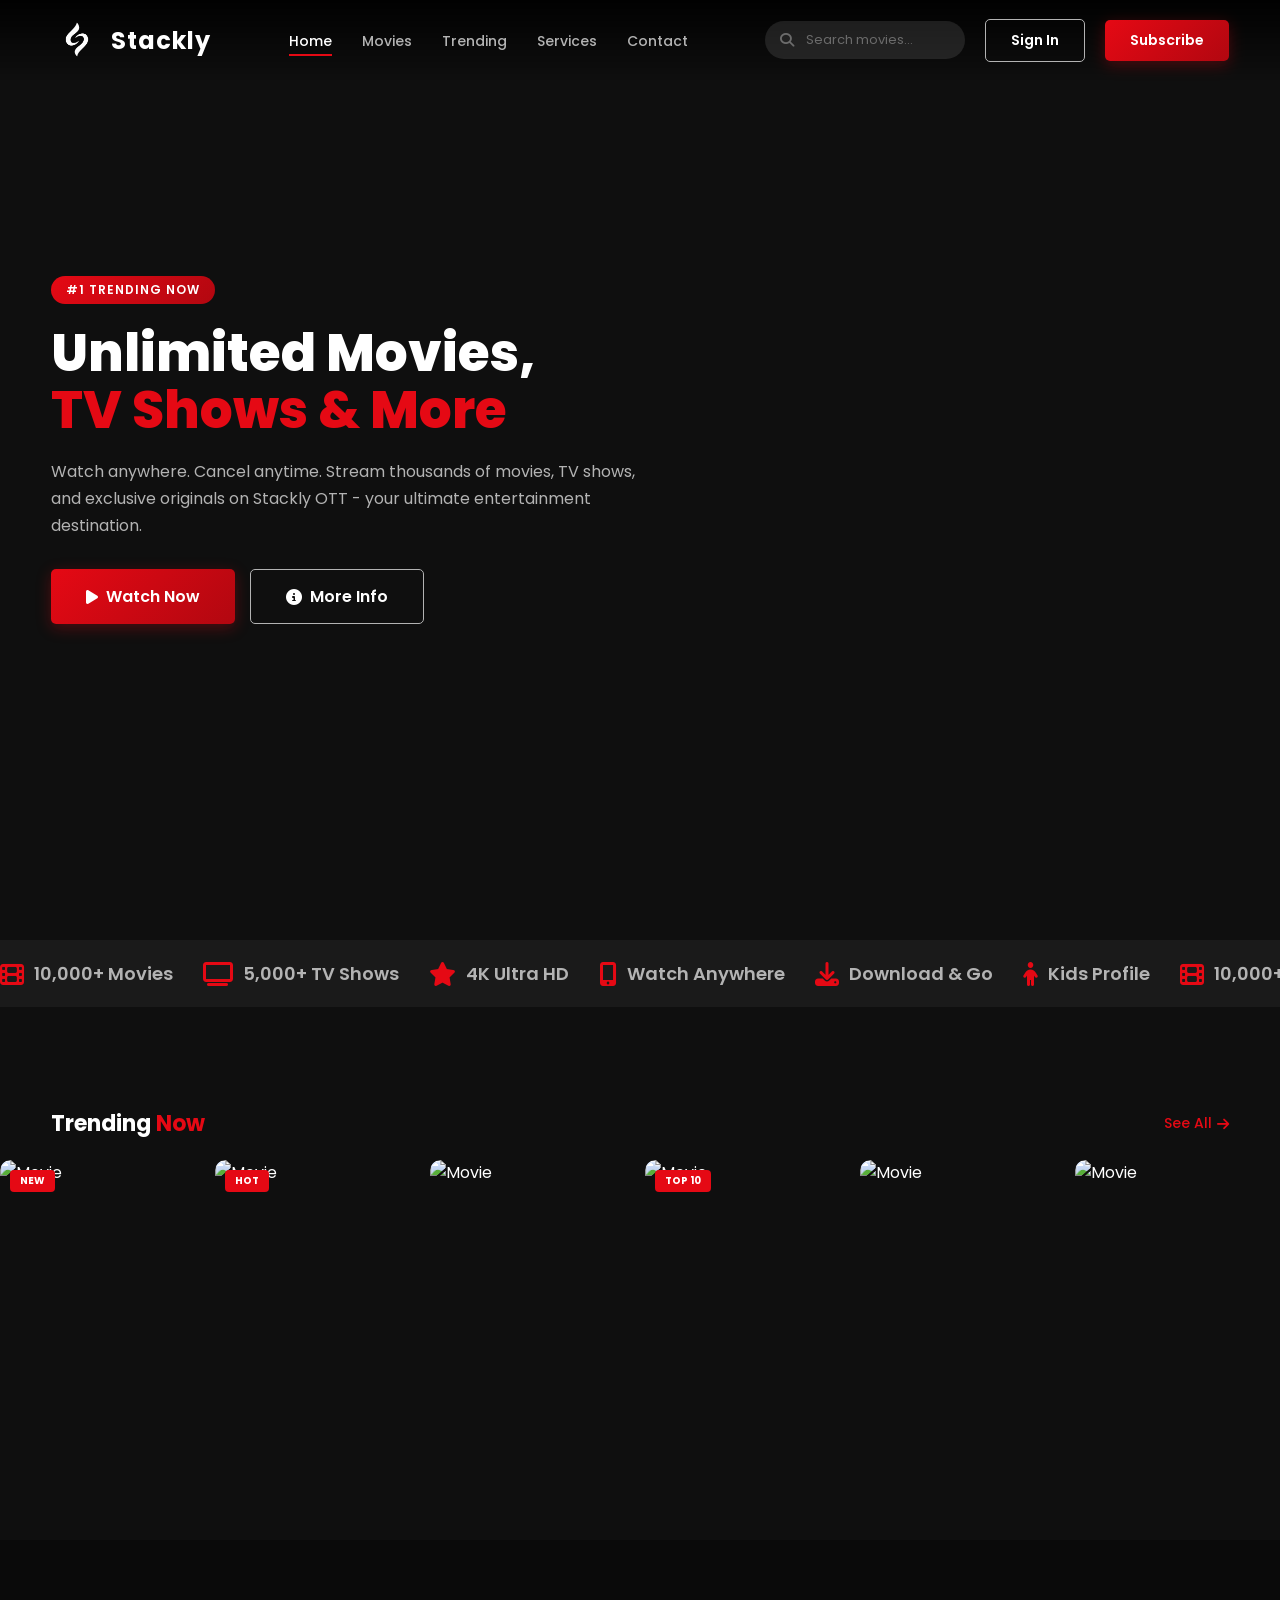
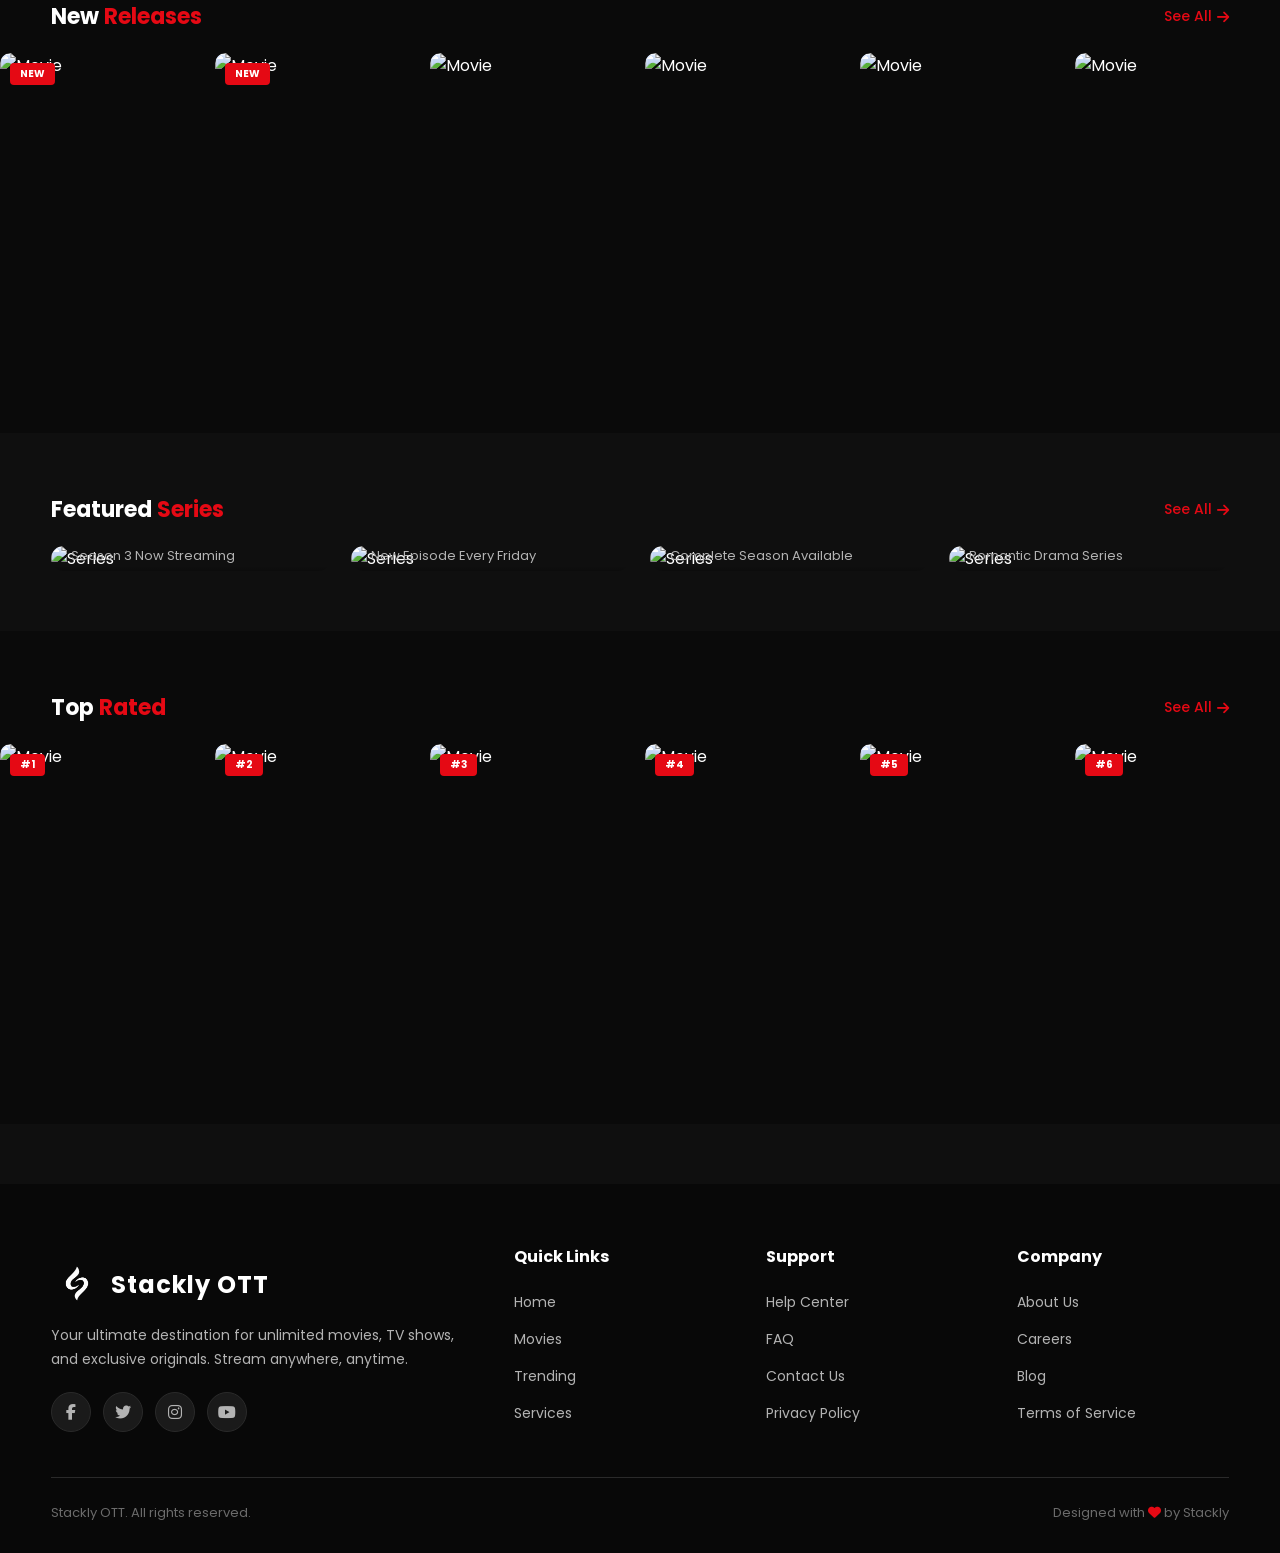
==== index.html @ 84df32de "Add files via upload" ====
<!DOCTYPE html>
<html lang="en">
<head>
<meta charset="UTF-8">
<meta name="viewport" content="width=device-width, initial-scale=1.0">
<title>Stackly OTT - Stream Unlimited Movies & Shows</title>
<link rel="stylesheet" href="style.css">
<link rel="stylesheet" href="https://cdnjs.cloudflare.com/ajax/libs/font-awesome/6.5.1/css/all.min.css">
<base target="_blank">
</head>
<body>

<!-- Header -->
<header class="header" id="header">
  <a href="index.html" class="logo">
    <img src="logoo.webp" alt="Stackly Logo" class="logo-img">
    <span class="logo-text">Stackly </span>
</a>
  <ul class="nav-links">
    <li><a href="index.html" class="active">Home</a></li>
    <li><a href="movies.html">Movies</a></li>
    <li><a href="trending.html">Trending</a></li>
    <li><a href="service.html">Services</a></li>
    <li><a href="contact.html">Contact</a></li>
  </ul>
  <div class="header-actions">
    <div class="search-box">
      <i class="fas fa-search"></i>
      <input type="text" placeholder="Search movies...">
    </div>
    <a href="404.html" class="btn btn-outline">Sign In</a>
    <a href="404.html" class="btn btn-primary">Subscribe</a>
  </div>
  <div class="hamburger" id="hamburger">
    <span></span><span></span><span></span>
  </div>
</header>

<!-- Mobile Menu Overlay -->
<div class="mobile-menu-overlay" id="mobileOverlay"></div>
<!-- Mobile Menu -->
<div class="mobile-menu" id="mobileMenu">
  <ul>
    <li><a href="index.html" class="active">Home</a></li>
    <li><a href="movies.html">Movies</a></li>
    <li><a href="trending.html">Trending</a></li>
    <li><a href="service.html">Services</a></li>
    <li><a href="contact.html">Contact</a></li>
  </ul>
  <div style="margin-top:30px; display:flex; flex-direction:column; gap:15px;">
    <a href="404.html" class="btn btn-outline" style="justify-content:center;">Sign In</a>
    <a href="404.html" class="btn btn-primary" style="justify-content:center;">Subscribe</a>
  </div>
</div>

<!-- Hero Section -->
<section class="hero">
  <div class="hero-bg" style="background-image:url('https://images.unsplash.com/photo-1536440136628-849c177e76a1?w=1920&q=80');"></div>
  <div class="hero-content">
    <div class="hero-badge animate-fadeInUp">#1 Trending Now</div>
    <h1 class="hero-title animate-fadeInUp delay-1">Unlimited Movies,<br><span>TV Shows & More</span></h1>
    <p class="hero-desc animate-fadeInUp delay-2">Watch anywhere. Cancel anytime. Stream thousands of movies, TV shows, and exclusive originals on Stackly OTT - your ultimate entertainment destination.</p>
    <div class="hero-buttons animate-fadeInUp delay-3">
      <a href="404.html" class="btn btn-primary"><i class="fas fa-play"></i> Watch Now</a>
      <a href="404.html" class="btn btn-outline"><i class="fas fa-info-circle"></i> More Info</a>
    </div>
  </div>
</section>

<!-- Marquee -->
<div class="marquee-container">
  <div class="marquee-track">
    <div class="marquee-item"><i class="fas fa-film"></i> 10,000+ Movies</div>
    <div class="marquee-item"><i class="fas fa-tv"></i> 5,000+ TV Shows</div>
    <div class="marquee-item"><i class="fas fa-star"></i> 4K Ultra HD</div>
    <div class="marquee-item"><i class="fas fa-mobile-alt"></i> Watch Anywhere</div>
    <div class="marquee-item"><i class="fas fa-download"></i> Download & Go</div>
    <div class="marquee-item"><i class="fas fa-child"></i> Kids Profile</div>
    <div class="marquee-item"><i class="fas fa-film"></i> 10,000+ Movies</div>
    <div class="marquee-item"><i class="fas fa-tv"></i> 5,000+ TV Shows</div>
    <div class="marquee-item"><i class="fas fa-star"></i> 4K Ultra HD</div>
    <div class="marquee-item"><i class="fas fa-mobile-alt"></i> Watch Anywhere</div>
    <div class="marquee-item"><i class="fas fa-download"></i> Download & Go</div>
    <div class="marquee-item"><i class="fas fa-child"></i> Kids Profile</div>
  </div>
</div>

<!-- Trending Now -->
<section class="section">
  <div class="section-header reveal">
    <h2 class="section-title">Trending <span>Now</span></h2>
    <a href="trending.html" class="see-all">See All <i class="fas fa-arrow-right"></i></a>
  </div>
  <div class="movies-row">
    <div class="movie-card animate-scaleIn delay-1">
      <img src="https://images.unsplash.com/photo-1626814026160-2237a95fc5a0?w=400&q=80" class="movie-card-img" alt="Movie">
      <span class="movie-card-tag">New</span>
      <div class="movie-card-overlay">
        <div class="movie-card-title">The Dark Horizon</div>
        <div class="movie-card-meta">
          <span class="movie-card-rating"><i class="fas fa-star"></i> 4.8</span>
          <span>2024</span>
          <span>2h 15m</span>
        </div>
      </div>
    </div>
    <div class="movie-card animate-scaleIn delay-2">
      <img src="https://images.unsplash.com/photo-1535016120720-40c646be5580?w=400&q=80" class="movie-card-img" alt="Movie">
      <span class="movie-card-tag">Hot</span>
      <div class="movie-card-overlay">
        <div class="movie-card-title">Cyber Revolution</div>
        <div class="movie-card-meta">
          <span class="movie-card-rating"><i class="fas fa-star"></i> 4.9</span>
          <span>2024</span>
          <span>2h 30m</span>
        </div>
      </div>
    </div>
    <div class="movie-card animate-scaleIn delay-3">
      <img src="https://images.unsplash.com/photo-1489599849927-2ee91cede3ba?w=400&q=80" class="movie-card-img" alt="Movie">
      <div class="movie-card-overlay">
        <div class="movie-card-title">Eternal Night</div>
        <div class="movie-card-meta">
          <span class="movie-card-rating"><i class="fas fa-star"></i> 4.7</span>
          <span>2024</span>
          <span>1h 55m</span>
        </div>
      </div>
    </div>
    <div class="movie-card animate-scaleIn delay-4">
      <img src="https://images.unsplash.com/photo-1440404653325-ab127d49abc1?w=400&q=80" class="movie-card-img" alt="Movie">
      <span class="movie-card-tag">Top 10</span>
      <div class="movie-card-overlay">
        <div class="movie-card-title">Lost in Time</div>
        <div class="movie-card-meta">
          <span class="movie-card-rating"><i class="fas fa-star"></i> 4.6</span>
          <span>2024</span>
          <span>2h 05m</span>
        </div>
      </div>
    </div>
    <div class="movie-card animate-scaleIn delay-5">
      <img src="https://images.unsplash.com/photo-1517604931442-7e0c8ed2963c?w=400&q=80" class="movie-card-img" alt="Movie">
      <div class="movie-card-overlay">
        <div class="movie-card-title">Neon Dreams</div>
        <div class="movie-card-meta">
          <span class="movie-card-rating"><i class="fas fa-star"></i> 4.5</span>
          <span>2024</span>
          <span>1h 48m</span>
        </div>
      </div>
    </div>
    <div class="movie-card animate-scaleIn delay-6">
      <img src="https://images.unsplash.com/photo-1478720568477-152d9b164e26?w=400&q=80" class="movie-card-img" alt="Movie">
      <div class="movie-card-overlay">
        <div class="movie-card-title">The Last Stand</div>
        <div class="movie-card-meta">
          <span class="movie-card-rating"><i class="fas fa-star"></i> 4.4</span>
          <span>2023</span>
          <span>2h 20m</span>
        </div>
      </div>
    </div>
    <div class="movie-card animate-scaleIn delay-7">
      <img src="https://images.unsplash.com/photo-1594909122849-11daa4e4d2f2?w=400&q=80" class="movie-card-img" alt="Movie">
      <div class="movie-card-overlay">
        <div class="movie-card-title">Shadow Wars</div>
        <div class="movie-card-meta">
          <span class="movie-card-rating"><i class="fas fa-star"></i> 4.3</span>
          <span>2023</span>
          <span>2h 10m</span>
        </div>
      </div>
    </div>
    <div class="movie-card animate-scaleIn delay-8">
      <img src="https://images.unsplash.com/photo-1536440136628-849c177e76a1?w=400&q=80" class="movie-card-img" alt="Movie">
      <div class="movie-card-overlay">
        <div class="movie-card-title">Rising Dawn</div>
        <div class="movie-card-meta">
          <span class="movie-card-rating"><i class="fas fa-star"></i> 4.2</span>
          <span>2023</span>
          <span>1h 50m</span>
        </div>
      </div>
    </div>
  </div>
</section>

<!-- New Releases -->
<section class="section section-dark">
  <div class="section-header reveal">
    <h2 class="section-title">New <span>Releases</span></h2>
    <a href="movies.html" class="see-all">See All <i class="fas fa-arrow-right"></i></a>
  </div>
  <div class="movies-row">
    <div class="movie-card">
      <img src="https://images.unsplash.com/photo-1596727147705-54a9d750e971?w=400&q=80" class="movie-card-img" alt="Movie">
      <span class="movie-card-tag">New</span>
      <div class="movie-card-overlay">
        <div class="movie-card-title">Galactic Quest</div>
        <div class="movie-card-meta">
          <span class="movie-card-rating"><i class="fas fa-star"></i> 4.9</span>
          <span>2024</span>
        </div>
      </div>
    </div>
    <div class="movie-card">
      <img src="https://images.unsplash.com/photo-1518676590629-3dcbd9c5a5c9?w=400&q=80" class="movie-card-img" alt="Movie">
      <span class="movie-card-tag">New</span>
      <div class="movie-card-overlay">
        <div class="movie-card-title">Ocean Deep</div>
        <div class="movie-card-meta">
          <span class="movie-card-rating"><i class="fas fa-star"></i> 4.7</span>
          <span>2024</span>
        </div>
      </div>
    </div>
    <div class="movie-card">
      <img src="https://images.unsplash.com/photo-1536440136628-849c177e76a1?w=400&q=80" class="movie-card-img" alt="Movie">
      <div class="movie-card-overlay">
        <div class="movie-card-title">Red Horizon</div>
        <div class="movie-card-meta">
          <span class="movie-card-rating"><i class="fas fa-star"></i> 4.6</span>
          <span>2024</span>
        </div>
      </div>
    </div>
    <div class="movie-card">
      <img src="https://images.unsplash.com/photo-1485846234645-a62644f84728?w=400&q=80" class="movie-card-img" alt="Movie">
      <div class="movie-card-overlay">
        <div class="movie-card-title">Silent Echo</div>
        <div class="movie-card-meta">
          <span class="movie-card-rating"><i class="fas fa-star"></i> 4.5</span>
          <span>2024</span>
        </div>
      </div>
    </div>
    <div class="movie-card">
      <img src="https://images.unsplash.com/photo-1509347528160-9a9e33742cdb?w=400&q=80" class="movie-card-img" alt="Movie">
      <div class="movie-card-overlay">
        <div class="movie-card-title">Fire & Ice</div>
        <div class="movie-card-meta">
          <span class="movie-card-rating"><i class="fas fa-star"></i> 4.4</span>
          <span>2024</span>
        </div>
      </div>
    </div>
    <div class="movie-card">
      <img src="https://images.unsplash.com/photo-1440404653325-ab127d49abc1?w=400&q=80" class="movie-card-img" alt="Movie">
      <div class="movie-card-overlay">
        <div class="movie-card-title">Midnight Run</div>
        <div class="movie-card-meta">
          <span class="movie-card-rating"><i class="fas fa-star"></i> 4.3</span>
          <span>2024</span>
        </div>
      </div>
    </div>
    <div class="movie-card">
      <img src="https://images.unsplash.com/photo-1536440136628-849c177e76a1?w=400&q=80" class="movie-card-img" alt="Movie">
      <div class="movie-card-overlay">
        <div class="movie-card-title">The Signal</div>
        <div class="movie-card-meta">
          <span class="movie-card-rating"><i class="fas fa-star"></i> 4.2</span>
          <span>2024</span>
        </div>
      </div>
    </div>
    <div class="movie-card">
      <img src="https://images.unsplash.com/photo-1517604931442-7e0c8ed2963c?w=400&q=80" class="movie-card-img" alt="Movie">
      <div class="movie-card-overlay">
        <div class="movie-card-title">Beyond Stars</div>
        <div class="movie-card-meta">
          <span class="movie-card-rating"><i class="fas fa-star"></i> 4.1</span>
          <span>2024</span>
        </div>
      </div>
    </div>
  </div>
</section>

<!-- Featured Series -->
<section class="section">
  <div class="section-header reveal">
    <h2 class="section-title">Featured <span>Series</span></h2>
    <a href="movies.html" class="see-all">See All <i class="fas fa-arrow-right"></i></a>
  </div>
  <div class="featured-grid reveal">
    <div class="featured-card">
      <img src="https://images.unsplash.com/photo-1574375927938-d5a98e8ffe85?w=600&q=80" alt="Series">
      <div class="featured-card-overlay">
        <div class="featured-card-title">The Crown Legacy</div>
        <div class="featured-card-desc">Season 3 Now Streaming</div>
      </div>
    </div>
    <div class="featured-card">
      <img src="https://images.unsplash.com/photo-1515634928627-2a4e0dae3ddf?w=600&q=80" alt="Series">
      <div class="featured-card-overlay">
        <div class="featured-card-title">Space Odyssey</div>
        <div class="featured-card-desc">New Episode Every Friday</div>
      </div>
    </div>
    <div class="featured-card">
      <img src="https://images.unsplash.com/photo-1485846234645-a62644f84728?w=600&q=80" alt="Series">
      <div class="featured-card-overlay">
        <div class="featured-card-title">Crime Chronicles</div>
        <div class="featured-card-desc">Complete Season Available</div>
      </div>
    </div>
    <div class="featured-card">
      <img src="https://images.unsplash.com/photo-1440404653325-ab127d49abc1?w=600&q=80" alt="Series">
      <div class="featured-card-overlay">
        <div class="featured-card-title">Love in Paris</div>
        <div class="featured-card-desc">Romantic Drama Series</div>
      </div>
    </div>
  </div>
</section>

<!-- Top Rated -->
<section class="section section-dark">
  <div class="section-header reveal">
    <h2 class="section-title">Top <span>Rated</span></h2>
    <a href="movies.html" class="see-all">See All <i class="fas fa-arrow-right"></i></a>
  </div>
  <div class="movies-row">
    <div class="movie-card">
      <img src="https://images.unsplash.com/photo-1536440136628-849c177e76a1?w=400&q=80" class="movie-card-img" alt="Movie">
      <span class="movie-card-tag">#1</span>
      <div class="movie-card-overlay">
        <div class="movie-card-title">The Masterpiece</div>
        <div class="movie-card-meta">
          <span class="movie-card-rating"><i class="fas fa-star"></i> 5.0</span>
          <span>2024</span>
        </div>
      </div>
    </div>
    <div class="movie-card">
      <img src="https://images.unsplash.com/photo-1626814026160-2237a95fc5a0?w=400&q=80" class="movie-card-img" alt="Movie">
      <span class="movie-card-tag">#2</span>
      <div class="movie-card-overlay">
        <div class="movie-card-title">Epic Journey</div>
        <div class="movie-card-meta">
          <span class="movie-card-rating"><i class="fas fa-star"></i> 4.9</span>
          <span>2024</span>
        </div>
      </div>
    </div>
    <div class="movie-card">
      <img src="https://images.unsplash.com/photo-1489599849927-2ee91cede3ba?w=400&q=80" class="movie-card-img" alt="Movie">
      <span class="movie-card-tag">#3</span>
      <div class="movie-card-overlay">
        <div class="movie-card-title">Dark Matter</div>
        <div class="movie-card-meta">
          <span class="movie-card-rating"><i class="fas fa-star"></i> 4.9</span>
          <span>2023</span>
        </div>
      </div>
    </div>
    <div class="movie-card">
      <img src="https://images.unsplash.com/photo-1535016120720-40c646be5580?w=400&q=80" class="movie-card-img" alt="Movie">
      <span class="movie-card-tag">#4</span>
      <div class="movie-card-overlay">
        <div class="movie-card-title">Infinite Loop</div>
        <div class="movie-card-meta">
          <span class="movie-card-rating"><i class="fas fa-star"></i> 4.8</span>
          <span>2023</span>
        </div>
      </div>
    </div>
    <div class="movie-card">
      <img src="https://images.unsplash.com/photo-1517604931442-7e0c8ed2963c?w=400&q=80" class="movie-card-img" alt="Movie">
      <span class="movie-card-tag">#5</span>
      <div class="movie-card-overlay">
        <div class="movie-card-title">The Architect</div>
        <div class="movie-card-meta">
          <span class="movie-card-rating"><i class="fas fa-star"></i> 4.8</span>
          <span>2023</span>
        </div>
      </div>
    </div>
    <div class="movie-card">
      <img src="https://images.unsplash.com/photo-1440404653325-ab127d49abc1?w=400&q=80" class="movie-card-img" alt="Movie">
      <span class="movie-card-tag">#6</span>
      <div class="movie-card-overlay">
        <div class="movie-card-title">Final Chapter</div>
        <div class="movie-card-meta">
          <span class="movie-card-rating"><i class="fas fa-star"></i> 4.7</span>
          <span>2023</span>
        </div>
      </div>
    </div>
  </div>
</section>

<!-- Footer -->
<footer class="footer">
  <div class="footer-grid">
    <div class="footer-brand">
      <a href="index.html" class="logo">
       <a href="index.html" class="logo">
    <img src="logoo.webp" alt="Stackly Logo" class="logo-img">
    <span class="logo-text">Stackly OTT</span>
</a>
      <p>Your ultimate destination for unlimited movies, TV shows, and exclusive originals. Stream anywhere, anytime.</p>
      <div class="footer-social">
        <a href="404.html"><i class="fab fa-facebook-f"></i></a>
        <a href="404.html"><i class="fab fa-twitter"></i></a>
        <a href="404.html"><i class="fab fa-instagram"></i></a>
        <a href="404.html"><i class="fab fa-youtube"></i></a>
      </div>
    </div>
    <div class="footer-links">
      <h4>Quick Links</h4>
      <ul>
        <li><a href="index.html">Home</a></li>
        <li><a href="movies.html">Movies</a></li>
        <li><a href="trending.html">Trending</a></li>
        <li><a href="service.html">Services</a></li>
      </ul>
    </div>
    <div class="footer-links">
      <h4>Support</h4>
      <ul>
        <li><a href="404.html">Help Center</a></li>
        <li><a href="404.html">FAQ</a></li>
        <li><a href="contact.html">Contact Us</a></li>
        <li><a href="404.html">Privacy Policy</a></li>
      </ul>
    </div>
    <div class="footer-links">
      <h4>Company</h4>
      <ul>
        <li><a href="404.html">About Us</a></li>
        <li><a href="404.html">Careers</a></li>
        <li><a href="404.html">Blog</a></li>
        <li><a href="404.html">Terms of Service</a></li>
      </ul>
    </div>
  </div>
  <div class="footer-bottom">
    <p>Stackly OTT. All rights reserved.</p>
    <p>Designed with <i class="fas fa-heart" style="color:var(--primary);"></i> by Stackly</p>
  </div>
</footer>

<script>
// Header scroll effect
window.addEventListener('scroll', () => {
  const header = document.getElementById('header');
  if (window.scrollY > 50) {
    header.classList.add('scrolled');
  } else {
    header.classList.remove('scrolled');
  }
});

// Mobile menu
const hamburger = document.getElementById('hamburger');
const mobileMenu = document.getElementById('mobileMenu');
const mobileOverlay = document.getElementById('mobileOverlay');

hamburger.addEventListener('click', () => {
  hamburger.classList.toggle('active');
  mobileMenu.classList.toggle('active');
  mobileOverlay.classList.toggle('active');
});

mobileOverlay.addEventListener('click', () => {
  hamburger.classList.remove('active');
  mobileMenu.classList.remove('active');
  mobileOverlay.classList.remove('active');
});

// Scroll reveal
const reveals = document.querySelectorAll('.reveal');
const revealOnScroll = () => {
  reveals.forEach(el => {
    const top = el.getBoundingClientRect().top;
    const windowHeight = window.innerHeight;
    if (top < windowHeight - 100) {
      el.classList.add('active');
    }
  });
};
window.addEventListener('scroll', revealOnScroll);
revealOnScroll();
</script>

</body>
</html>
---- style.css ----
@import url('https://fonts.googleapis.com/css2?family=Poppins:wght@300;400;500;600;700;800;900&display=swap');

:root {
  --primary: #e50914;
  --primary-dark: #b20710;
  --bg-dark: #0f0f0f;
  --bg-card: #1a1a1a;
  --bg-card-hover: #252525;
  --text-primary: #ffffff;
  --text-secondary: #b3b3b3;
  --text-muted: #6b6b6b;
  --border: #2a2a2a;
  --gradient-1: linear-gradient(135deg, #e50914 0%, #b20710 100%);
  --gradient-2: linear-gradient(135deg, #ff6b6b 0%, #e50914 100%);
}

* {
  margin: 0;
  padding: 0;
  box-sizing: border-box;
}

html {
  scroll-behavior: smooth;
}

body {
  font-family: 'Poppins', sans-serif;
  background: var(--bg-dark);
  color: var(--text-primary);
  overflow-x: hidden;
  min-height: 100vh;
}

/* Scrollbar */
::-webkit-scrollbar {
  width: 8px;
}
::-webkit-scrollbar-track {
  background: var(--bg-dark);
}
::-webkit-scrollbar-thumb {
  background: var(--primary);
  border-radius: 4px;
}

/* ===== ANIMATIONS ===== */
@keyframes fadeInUp {
  from { opacity: 0; transform: translateY(40px); }
  to { opacity: 1; transform: translateY(0); }
}
@keyframes fadeInLeft {
  from { opacity: 0; transform: translateX(-40px); }
  to { opacity: 1; transform: translateX(0); }
}
@keyframes fadeInRight {
  from { opacity: 0; transform: translateX(40px); }
  to { opacity: 1; transform: translateX(0); }
}
@keyframes fadeIn {
  from { opacity: 0; }
  to { opacity: 1; }
}
@keyframes scaleIn {
  from { opacity: 0; transform: scale(0.8); }
  to { opacity: 1; transform: scale(1); }
}
@keyframes slideDown {
  from { opacity: 0; transform: translateY(-20px); }
  to { opacity: 1; transform: translateY(0); }
}
@keyframes shimmer {
  0% { background-position: -200% 0; }
  100% { background-position: 200% 0; }
}
@keyframes pulse {
  0%, 100% { transform: scale(1); }
  50% { transform: scale(1.05); }
}
@keyframes float {
  0%, 100% { transform: translateY(0); }
  50% { transform: translateY(-10px); }
}
@keyframes glow {
  0%, 100% { box-shadow: 0 0 20px rgba(229, 9, 20, 0.3); }
  50% { box-shadow: 0 0 40px rgba(229, 9, 20, 0.6); }
}
@keyframes marquee {
  0% { transform: translateX(0); }
  100% { transform: translateX(-50%); }
}

.animate-fadeInUp {
  animation: fadeInUp 0.8s ease forwards;
  opacity: 0;
}
.animate-fadeInLeft {
  animation: fadeInLeft 0.8s ease forwards;
  opacity: 0;
}
.animate-fadeInRight {
  animation: fadeInRight 0.8s ease forwards;
  opacity: 0;
}
.animate-fadeIn {
  animation: fadeIn 0.8s ease forwards;
  opacity: 0;
}
.animate-scaleIn {
  animation: scaleIn 0.6s ease forwards;
  opacity: 0;
}
.animate-slideDown {
  animation: slideDown 0.5s ease forwards;
  opacity: 0;
}
.animate-float {
  animation: float 3s ease-in-out infinite;
}

.delay-1 { animation-delay: 0.1s; }
.delay-2 { animation-delay: 0.2s; }
.delay-3 { animation-delay: 0.3s; }
.delay-4 { animation-delay: 0.4s; }
.delay-5 { animation-delay: 0.5s; }
.delay-6 { animation-delay: 0.6s; }
.delay-7 { animation-delay: 0.7s; }
.delay-8 { animation-delay: 0.8s; }

/* ===== HEADER ===== */
.header {
  position: fixed;
  top: 0;
  left: 0;
  right: 0;
  z-index: 1000;
  padding: 15px 4%;
  display: flex;
  align-items: center;
  justify-content: space-between;
  background: linear-gradient(to bottom, rgba(0,0,0,0.9) 0%, rgba(0,0,0,0) 100%);
  transition: background 0.3s ease;
}
.header.scrolled {
  background: rgba(15, 15, 15, 0.95);
  backdrop-filter: blur(10px);
  box-shadow: 0 2px 20px rgba(0,0,0,0.5);
}

.logo {
  display: flex;
  align-items: center;
  gap: 10px;
  text-decoration: none;
}
.logo-icon {
  width: 40px;
  height: 40px;
  background: var(--gradient-1);
  border-radius: 10px;
  display: flex;
  align-items: center;
  justify-content: center;
  font-weight: 800;
  font-size: 20px;
  color: white;
  animation: pulse 2s ease-in-out infinite;
}
.logo-text {
  font-size: 24px;
  font-weight: 700;
  color: var(--text-primary);
  letter-spacing: 1px;
}
.logo-text span {
  color: var(--primary);
}

.nav-links {
  display: flex;
  align-items: center;
  gap: 30px;
  list-style: none;
}
.nav-links a {
  color: var(--text-secondary);
  text-decoration: none;
  font-size: 14px;
  font-weight: 500;
  transition: color 0.3s ease;
  position: relative;
}
.nav-links a::after {
  content: '';
  position: absolute;
  bottom: -5px;
  left: 0;
  width: 0;
  height: 2px;
  background: var(--primary);
  transition: width 0.3s ease;
}
.nav-links a:hover,
.nav-links a.active {
  color: var(--text-primary);
}
.nav-links a:hover::after,
.nav-links a.active::after {
  width: 100%;
}

.header-actions {
  display: flex;
  align-items: center;
  gap: 20px;
}

.search-box {
  position: relative;
}
.search-box input {
  background: rgba(255,255,255,0.1);
  border: 1px solid transparent;
  border-radius: 25px;
  padding: 8px 15px 8px 40px;
  color: var(--text-primary);
  font-family: 'Poppins', sans-serif;
  font-size: 13px;
  width: 200px;
  transition: all 0.3s ease;
  outline: none;
}
.search-box input:focus {
  background: rgba(255,255,255,0.15);
  border-color: var(--primary);
  width: 250px;
}
.search-box input::placeholder {
  color: var(--text-muted);
}
.search-box i {
  position: absolute;
  left: 15px;
  top: 50%;
  transform: translateY(-50%);
  color: var(--text-muted);
  font-size: 14px;
}

.btn {
  padding: 10px 25px;
  border-radius: 5px;
  font-size: 14px;
  font-weight: 600;
  cursor: pointer;
  transition: all 0.3s ease;
  text-decoration: none;
  display: inline-flex;
  align-items: center;
  gap: 8px;
  border: none;
  font-family: 'Poppins', sans-serif;
}
.btn-primary {
  background: var(--gradient-1);
  color: white;
  box-shadow: 0 4px 15px rgba(229, 9, 20, 0.3);
}
.btn-primary:hover {
  transform: translateY(-2px);
  box-shadow: 0 6px 25px rgba(229, 9, 20, 0.5);
}
.btn-outline {
  background: transparent;
  color: var(--text-primary);
  border: 1px solid var(--text-secondary);
}
.btn-outline:hover {
  background: rgba(255,255,255,0.1);
  border-color: var(--text-primary);
}

.hamburger {
  display: none;
  flex-direction: column;
  gap: 5px;
  cursor: pointer;
  z-index: 1001;
}
.hamburger span {
  width: 25px;
  height: 2px;
  background: var(--text-primary);
  transition: all 0.3s ease;
}
.hamburger.active span:nth-child(1) {
  transform: rotate(45deg) translate(5px, 5px);
}
.hamburger.active span:nth-child(2) {
  opacity: 0;
}
.hamburger.active span:nth-child(3) {
  transform: rotate(-45deg) translate(5px, -5px);
}

/* ===== MOBILE MENU ===== */
.mobile-menu {
  position: fixed;
  top: 0;
  right: -100%;
  width: 80%;
  max-width: 350px;
  height: 100vh;
  background: var(--bg-dark);
  z-index: 999;
  padding: 80px 30px 30px;
  transition: right 0.4s ease;
  box-shadow: -5px 0 30px rgba(0,0,0,0.5);
}
.mobile-menu.active {
  right: 0;
}
.mobile-menu-overlay {
  position: fixed;
  inset: 0;
  background: rgba(0,0,0,0.7);
  z-index: 998;
  opacity: 0;
  visibility: hidden;
  transition: all 0.3s ease;
}
.mobile-menu-overlay.active {
  opacity: 1;
  visibility: visible;
}
.mobile-menu ul {
  list-style: none;
}
.mobile-menu ul li {
  margin-bottom: 5px;
}
.mobile-menu ul li a {
  display: block;
  padding: 15px 0;
  color: var(--text-secondary);
  text-decoration: none;
  font-size: 16px;
  font-weight: 500;
  border-bottom: 1px solid var(--border);
  transition: color 0.3s ease;
}
.mobile-menu ul li a:hover,
.mobile-menu ul li a.active {
  color: var(--primary);
}

/* ===== HERO SECTION ===== */
.hero {
  position: relative;
  height: 100vh;
  min-height: 600px;
  display: flex;
  align-items: center;
  overflow: hidden;
}
.hero-bg {
  position: absolute;
  inset: 0;
  background-size: cover;
  background-position: center;
}
.hero-bg::after {
  content: '';
  position: absolute;
  inset: 0;
  background: linear-gradient(to top, var(--bg-dark) 0%, rgba(15,15,15,0.7) 50%, rgba(15,15,15,0.3) 100%);
}
.hero-content {
  position: relative;
  z-index: 2;
  padding: 0 4%;
  max-width: 700px;
}
.hero-badge {
  display: inline-block;
  padding: 5px 15px;
  background: var(--gradient-1);
  border-radius: 20px;
  font-size: 12px;
  font-weight: 600;
  text-transform: uppercase;
  letter-spacing: 1px;
  margin-bottom: 20px;
}
.hero-title {
  font-size: 52px;
  font-weight: 800;
  line-height: 1.1;
  margin-bottom: 20px;
}
.hero-title span {
  color: var(--primary);
}
.hero-desc {
  font-size: 16px;
  color: var(--text-secondary);
  line-height: 1.7;
  margin-bottom: 30px;
}
.hero-buttons {
  display: flex;
  gap: 15px;
  flex-wrap: wrap;
}
.hero-buttons .btn {
  padding: 14px 35px;
  font-size: 16px;
}

/* ===== SECTION TITLES ===== */
.section-header {
  padding: 0 4%;
  margin-bottom: 20px;
  display: flex;
  align-items: center;
  justify-content: space-between;
}
.section-title {
  font-size: 22px;
  font-weight: 700;
}
.section-title span {
  color: var(--primary);
}
.see-all {
  color: var(--primary);
  text-decoration: none;
  font-size: 14px;
  font-weight: 500;
  display: flex;
  align-items: center;
  gap: 5px;
  transition: gap 0.3s ease;
}
.see-all:hover {
  gap: 10px;
}

/* ===== MOVIE CARDS ===== */
.movies-row {
  padding: 0 4%;
  display: flex;
  gap: 15px;
  overflow-x: auto;
  scroll-snap-type: x mandatory;
  padding-bottom: 20px;
  scrollbar-width: none;
}
.movies-row::-webkit-scrollbar {
  display: none;
}
.movie-card {
  flex: 0 0 auto;
  width: 200px;
  scroll-snap-align: start;
  cursor: pointer;
  transition: transform 0.4s ease, box-shadow 0.4s ease;
  border-radius: 10px;
  overflow: hidden;
  position: relative;
}
.movie-card:hover {
  transform: scale(1.08) translateY(-10px);
  z-index: 10;
  box-shadow: 0 20px 40px rgba(0,0,0,0.5);
}
.movie-card-img {
  width: 100%;
  aspect-ratio: 2/3;
  object-fit: cover;
  border-radius: 10px;
  display: block;
}
.movie-card-overlay {
  position: absolute;
  inset: 0;
  background: linear-gradient(to top, rgba(0,0,0,0.9) 0%, transparent 60%);
  opacity: 0;
  transition: opacity 0.3s ease;
  display: flex;
  flex-direction: column;
  justify-content: flex-end;
  padding: 15px;
  border-radius: 10px;
}
.movie-card:hover .movie-card-overlay {
  opacity: 1;
}
.movie-card-title {
  font-size: 14px;
  font-weight: 600;
  margin-bottom: 5px;
}
.movie-card-meta {
  font-size: 12px;
  color: var(--text-secondary);
  display: flex;
  align-items: center;
  gap: 10px;
}
.movie-card-rating {
  color: #ffd700;
  display: flex;
  align-items: center;
  gap: 3px;
}
.movie-card-tag {
  position: absolute;
  top: 10px;
  left: 10px;
  padding: 3px 10px;
  background: var(--primary);
  border-radius: 4px;
  font-size: 10px;
  font-weight: 700;
  text-transform: uppercase;
}

/* ===== GRID LAYOUT ===== */
.movies-grid {
  padding: 0 4%;
  display: grid;
  grid-template-columns: repeat(auto-fill, minmax(180px, 1fr));
  gap: 20px;
}

/* ===== SECTION ===== */
.section {
  padding: 60px 0;
}
.section-dark {
  background: #0a0a0a;
}

/* ===== FEATURED SECTION ===== */
.featured-grid {
  padding: 0 4%;
  display: grid;
  grid-template-columns: repeat(4, 1fr);
  gap: 20px;
}
.featured-card {
  position: relative;
  border-radius: 15px;
  overflow: hidden;
  cursor: pointer;
  transition: transform 0.4s ease;
}
.featured-card:hover {
  transform: scale(1.03);
}
.featured-card img {
  width: 100%;
  aspect-ratio: 16/9;
  object-fit: cover;
}
.featured-card-overlay {
  position: absolute;
  inset: 0;
  background: linear-gradient(to top, rgba(0,0,0,0.9) 0%, transparent 50%);
  display: flex;
  flex-direction: column;
  justify-content: flex-end;
  padding: 20px;
}
.featured-card-title {
  font-size: 18px;
  font-weight: 700;
}
.featured-card-desc {
  font-size: 13px;
  color: var(--text-secondary);
  margin-top: 5px;
}

/* ===== SERVICE CARDS ===== */
.services-grid {
  padding: 0 4%;
  display: grid;
  grid-template-columns: repeat(auto-fit, minmax(280px, 1fr));
  gap: 30px;
}
.service-card {
  background: var(--bg-card);
  border-radius: 15px;
  padding: 40px 30px;
  text-align: center;
  transition: all 0.4s ease;
  border: 1px solid var(--border);
  position: relative;
  overflow: hidden;
}
.service-card::before {
  content: '';
  position: absolute;
  top: 0;
  left: 0;
  right: 0;
  height: 3px;
  background: var(--gradient-1);
  transform: scaleX(0);
  transition: transform 0.4s ease;
}
.service-card:hover::before {
  transform: scaleX(1);
}
.service-card:hover {
  transform: translateY(-10px);
  border-color: var(--primary);
  box-shadow: 0 20px 40px rgba(229, 9, 20, 0.1);
}
.service-icon {
  width: 70px;
  height: 70px;
  background: var(--gradient-1);
  border-radius: 50%;
  display: flex;
  align-items: center;
  justify-content: center;
  margin: 0 auto 20px;
  font-size: 28px;
  color: white;
}
.service-card h3 {
  font-size: 20px;
  font-weight: 700;
  margin-bottom: 10px;
}
.service-card p {
  font-size: 14px;
  color: var(--text-secondary);
  line-height: 1.6;
}

/* ===== PRICING ===== */
.pricing-grid {
  padding: 0 4%;
  display: grid;
  grid-template-columns: repeat(auto-fit, minmax(300px, 1fr));
  gap: 30px;
  max-width: 1000px;
  margin: 0 auto;
}
.pricing-card {
  background: var(--bg-card);
  border-radius: 20px;
  padding: 40px;
  text-align: center;
  border: 1px solid var(--border);
  transition: all 0.4s ease;
  position: relative;
}
.pricing-card.featured {
  border-color: var(--primary);
  transform: scale(1.05);
  box-shadow: 0 20px 40px rgba(229, 9, 20, 0.15);
}
.pricing-card.featured::before {
  content: 'Most Popular';
  position: absolute;
  top: -12px;
  left: 50%;
  transform: translateX(-50%);
  background: var(--gradient-1);
  padding: 5px 20px;
  border-radius: 20px;
  font-size: 12px;
  font-weight: 700;
}
.pricing-card:hover {
  transform: translateY(-10px);
  border-color: var(--primary);
}
.pricing-card.featured:hover {
  transform: scale(1.05) translateY(-10px);
}
.pricing-card h3 {
  font-size: 22px;
  font-weight: 700;
  margin-bottom: 10px;
}
.pricing-card .price {
  font-size: 42px;
  font-weight: 800;
  color: var(--primary);
  margin: 20px 0;
}
.pricing-card .price span {
  font-size: 16px;
  color: var(--text-secondary);
  font-weight: 400;
}
.pricing-card ul {
  list-style: none;
  text-align: left;
  margin: 25px 0;
}
.pricing-card ul li {
  padding: 10px 0;
  font-size: 14px;
  color: var(--text-secondary);
  border-bottom: 1px solid var(--border);
  display: flex;
  align-items: center;
  gap: 10px;
}
.pricing-card ul li i {
  color: var(--primary);
}

/* ===== CONTACT ===== */
.contact-grid {
  padding: 0 4%;
  display: grid;
  grid-template-columns: 1fr 1fr;
  gap: 50px;
  max-width: 1100px;
  margin: 0 auto;
}
.contact-info-item {
  display: flex;
  align-items: flex-start;
  gap: 15px;
  margin-bottom: 25px;
}
.contact-info-item i {
  width: 50px;
  height: 50px;
  background: var(--gradient-1);
  border-radius: 12px;
  display: flex;
  align-items: center;
  justify-content: center;
  font-size: 20px;
  color: white;
  flex-shrink: 0;
}
.contact-info-item h4 {
  font-size: 16px;
  font-weight: 600;
  margin-bottom: 5px;
}
.contact-info-item p {
  font-size: 14px;
  color: var(--text-secondary);
}
.contact-form {
  background: var(--bg-card);
  border-radius: 20px;
  padding: 40px;
  border: 1px solid var(--border);
}
.form-group {
  margin-bottom: 20px;
}
.form-group label {
  display: block;
  font-size: 14px;
  font-weight: 500;
  margin-bottom: 8px;
  color: var(--text-secondary);
}
.form-group input,
.form-group textarea,
.form-group select {
  width: 100%;
  padding: 14px 18px;
  background: rgba(255,255,255,0.05);
  border: 1px solid var(--border);
  border-radius: 10px;
  color: var(--text-primary);
  font-family: 'Poppins', sans-serif;
  font-size: 14px;
  outline: none;
  transition: all 0.3s ease;
}
.form-group input:focus,
.form-group textarea:focus,
.form-group select:focus {
  border-color: var(--primary);
  background: rgba(255,255,255,0.08);
}
.form-group textarea {
  min-height: 120px;
  resize: vertical;
}
.form-group input::placeholder,
.form-group textarea::placeholder {
  color: var(--text-muted);
}

/* ===== FOOTER ===== */
.footer {
  background: #080808;
  padding: 60px 4% 30px;
  margin-top: 60px;
}
.footer-grid {
  display: grid;
  grid-template-columns: 2fr 1fr 1fr 1fr;
  gap: 40px;
  margin-bottom: 40px;
}
.footer-brand .logo {
  margin-bottom: 15px;
}
.footer-brand p {
  font-size: 14px;
  color: var(--text-secondary);
  line-height: 1.7;
}
.footer-social {
  display: flex;
  gap: 12px;
  margin-top: 20px;
}
.footer-social a {
  width: 40px;
  height: 40px;
  background: var(--bg-card);
  border-radius: 50%;
  display: flex;
  align-items: center;
  justify-content: center;
  color: var(--text-secondary);
  text-decoration: none;
  transition: all 0.3s ease;
  border: 1px solid var(--border);
}
.footer-social a:hover {
  background: var(--primary);
  color: white;
  border-color: var(--primary);
  transform: translateY(-3px);
}
.footer-links h4 {
  font-size: 16px;
  font-weight: 700;
  margin-bottom: 20px;
}
.footer-links ul {
  list-style: none;
}
.footer-links ul li {
  margin-bottom: 12px;
}
.footer-links ul li a {
  color: var(--text-secondary);
  text-decoration: none;
  font-size: 14px;
  transition: color 0.3s ease;
}
.footer-links ul li a:hover {
  color: var(--primary);
}
.footer-bottom {
  border-top: 1px solid var(--border);
  padding-top: 25px;
  display: flex;
  justify-content: space-between;
  align-items: center;
  flex-wrap: wrap;
  gap: 15px;
}
.footer-bottom p {
  font-size: 13px;
  color: var(--text-muted);
}

/* ===== MARQUEE ===== */
.marquee-container {
  overflow: hidden;
  padding: 20px 0;
  background: var(--bg-card);
  margin: 40px 0;
}
.marquee-track {
  display: flex;
  gap: 30px;
  animation: marquee 30s linear infinite;
  width: max-content;
}
.marquee-track:hover {
  animation-play-state: paused;
}
.marquee-item {
  display: flex;
  align-items: center;
  gap: 10px;
  font-size: 18px;
  font-weight: 600;
  color: var(--text-secondary);
  white-space: nowrap;
}
.marquee-item i {
  color: var(--primary);
  font-size: 24px;
}

/* ===== RESPONSIVE ===== */
@media (max-width: 1024px) {
  .featured-grid {
    grid-template-columns: repeat(2, 1fr);
  }
  .footer-grid {
    grid-template-columns: 1fr 1fr;
  }
}

@media (max-width: 768px) {
  .nav-links,
  .header-actions .btn-outline,
  .search-box {
    display: none;
  }
  .hamburger {
    display: flex;
  }
  .hero-title {
    font-size: 32px;
  }
  .hero-desc {
    font-size: 14px;
  }
  .hero-buttons .btn {
    padding: 12px 25px;
    font-size: 14px;
  }
  .section-title {
    font-size: 18px;
  }
  .movie-card {
    width: 150px;
  }
  .movies-grid {
    grid-template-columns: repeat(2, 1fr);
    gap: 15px;
  }
  .featured-grid {
    grid-template-columns: 1fr;
    gap: 15px;
  }
  .contact-grid {
    grid-template-columns: 1fr;
    gap: 30px;
  }
  .footer-grid {
    grid-template-columns: 1fr;
    gap: 30px;
  }
  .pricing-card.featured {
    transform: scale(1);
  }
  .pricing-card.featured:hover {
    transform: scale(1) translateY(-10px);
  }
  .section {
    padding: 40px 0;
  }
}

@media (max-width: 480px) {
  .hero-title {
    font-size: 26px;
  }
  .movie-card {
    width: 130px;
  }
  .movies-grid {
    grid-template-columns: repeat(2, 1fr);
    gap: 10px;
  }
  .contact-form {
    padding: 25px;
  }
  .service-card {
    padding: 30px 20px;
  }
}

/* ===== SCROLL REVEAL ===== */
.reveal {
  opacity: 0;
  transform: translateY(40px);
  transition: all 0.8s ease;
}
.reveal.active {
  opacity: 1;
  transform: translateY(0);
}
.logo{
    display:flex;
    align-items:center;
    gap:10px;
    text-decoration:none;
}

.logo-img{
    width:50px;
    height:50px;
    object-fit:contain;
}

.logo-text{
    font-size:24px;
    font-weight:700;
    color:#fff;
}
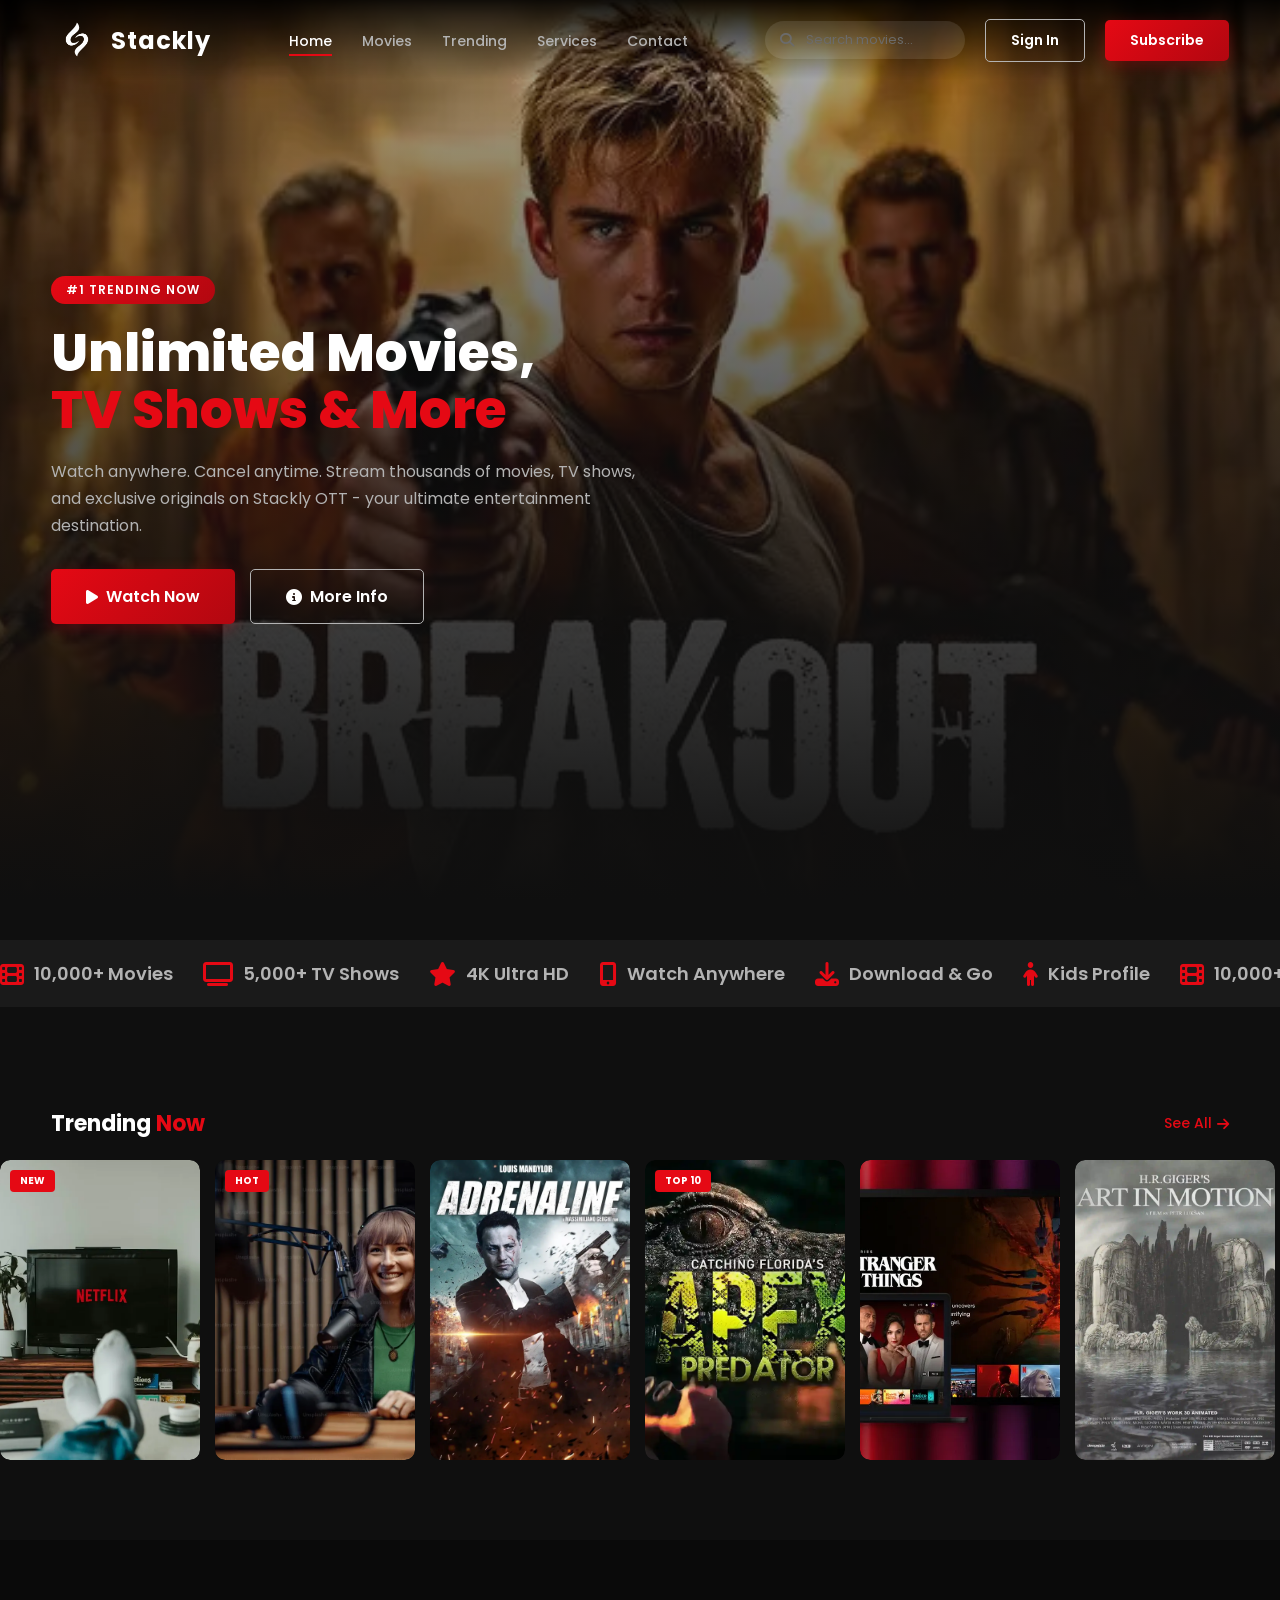
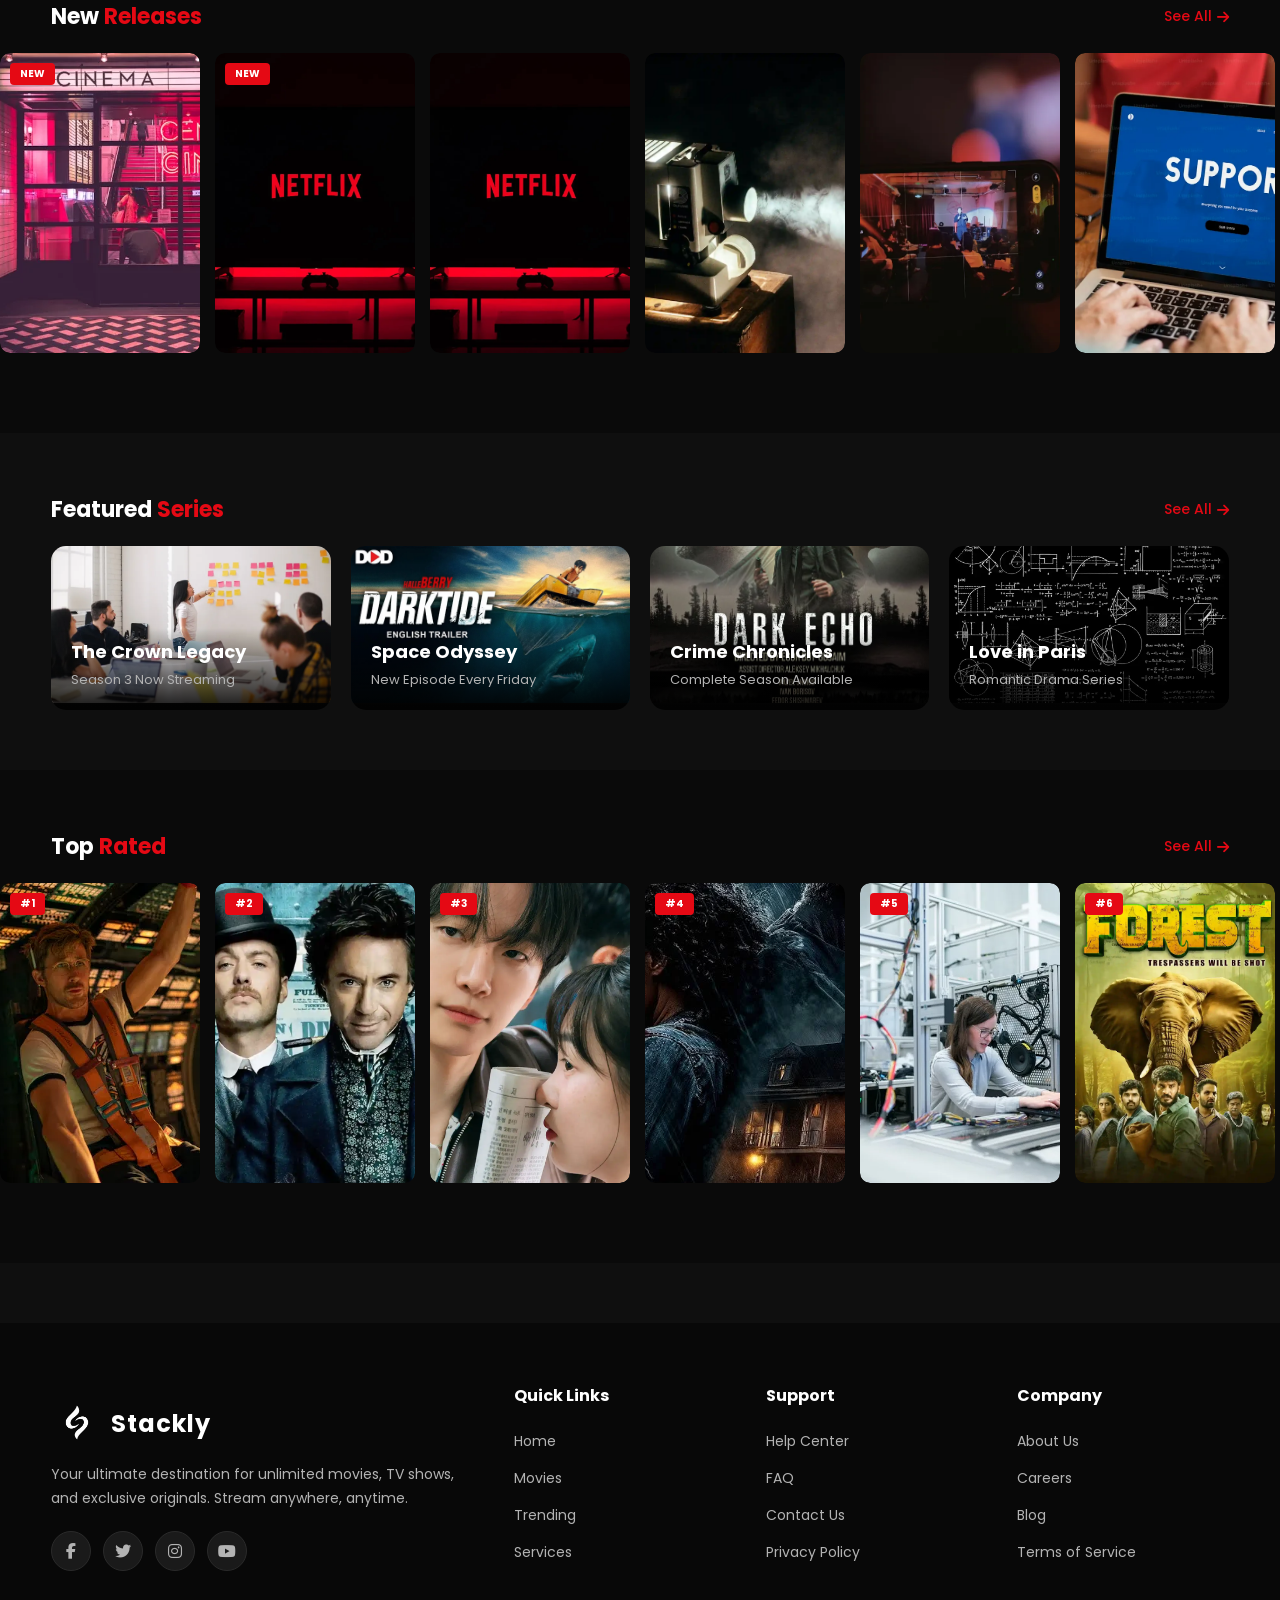
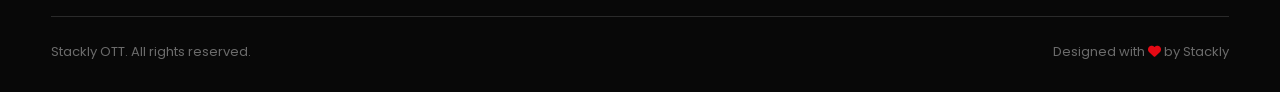
==== commit e79e5957: "Add files via upload" ====
--- a/index.html
+++ b/index.html
@@ -6,7 +6,7 @@
 <title>Stackly OTT - Stream Unlimited Movies & Shows</title>
 <link rel="stylesheet" href="style.css">
 <link rel="stylesheet" href="https://cdnjs.cloudflare.com/ajax/libs/font-awesome/6.5.1/css/all.min.css">
-<base target="_blank">
+<!-- <base target="_blank"> -->
 </head>
 <body>
 
@@ -28,7 +28,7 @@
       <i class="fas fa-search"></i>
       <input type="text" placeholder="Search movies...">
     </div>
-    <a href="404.html" class="btn btn-outline">Sign In</a>
+    <a href="sig.html" class="btn btn-outline">Sign In</a>
     <a href="404.html" class="btn btn-primary">Subscribe</a>
   </div>
   <div class="hamburger" id="hamburger">
@@ -55,7 +55,7 @@
 
 <!-- Hero Section -->
 <section class="hero">
-  <div class="hero-bg" style="background-image:url('https://images.unsplash.com/photo-1536440136628-849c177e76a1?w=1920&q=80');"></div>
+  <div class="hero-bg" style="background-image:url('action_11zon.webp');"></div>
   <div class="hero-content">
     <div class="hero-badge animate-fadeInUp">#1 Trending Now</div>
     <h1 class="hero-title animate-fadeInUp delay-1">Unlimited Movies,<br><span>TV Shows & More</span></h1>
@@ -93,7 +93,7 @@
   </div>
   <div class="movies-row">
     <div class="movie-card animate-scaleIn delay-1">
-      <img src="https://images.unsplash.com/photo-1626814026160-2237a95fc5a0?w=400&q=80" class="movie-card-img" alt="Movie">
+      <img src="aboutheron_11zon.webp" class="movie-card-img" alt="Movie">
       <span class="movie-card-tag">New</span>
       <div class="movie-card-overlay">
         <div class="movie-card-title">The Dark Horizon</div>
@@ -105,7 +105,7 @@
       </div>
     </div>
     <div class="movie-card animate-scaleIn delay-2">
-      <img src="https://images.unsplash.com/photo-1535016120720-40c646be5580?w=400&q=80" class="movie-card-img" alt="Movie">
+      <img src="Actor Interview_11zon.webp" class="movie-card-img" alt="Movie">
       <span class="movie-card-tag">Hot</span>
       <div class="movie-card-overlay">
         <div class="movie-card-title">Cyber Revolution</div>
@@ -117,7 +117,7 @@
       </div>
     </div>
     <div class="movie-card animate-scaleIn delay-3">
-      <img src="https://images.unsplash.com/photo-1489599849927-2ee91cede3ba?w=400&q=80" class="movie-card-img" alt="Movie">
+      <img src="Adrenaline & Heroics_11zon_11zon.webp" class="movie-card-img" alt="Movie">
       <div class="movie-card-overlay">
         <div class="movie-card-title">Eternal Night</div>
         <div class="movie-card-meta">
@@ -128,7 +128,7 @@
       </div>
     </div>
     <div class="movie-card animate-scaleIn delay-4">
-      <img src="https://images.unsplash.com/photo-1440404653325-ab127d49abc1?w=400&q=80" class="movie-card-img" alt="Movie">
+      <img src="apex predaor_11zon_11zon.webp" class="movie-card-img" alt="Movie">
       <span class="movie-card-tag">Top 10</span>
       <div class="movie-card-overlay">
         <div class="movie-card-title">Lost in Time</div>
@@ -140,7 +140,7 @@
       </div>
     </div>
     <div class="movie-card animate-scaleIn delay-5">
-      <img src="https://images.unsplash.com/photo-1517604931442-7e0c8ed2963c?w=400&q=80" class="movie-card-img" alt="Movie">
+      <img src="app content_11zon.webp" class="movie-card-img" alt="Movie">
       <div class="movie-card-overlay">
         <div class="movie-card-title">Neon Dreams</div>
         <div class="movie-card-meta">
@@ -151,7 +151,7 @@
       </div>
     </div>
     <div class="movie-card animate-scaleIn delay-6">
-      <img src="https://images.unsplash.com/photo-1478720568477-152d9b164e26?w=400&q=80" class="movie-card-img" alt="Movie">
+      <img src="Art in Motion_11zon_11zon.webp" class="movie-card-img" alt="Movie">
       <div class="movie-card-overlay">
         <div class="movie-card-title">The Last Stand</div>
         <div class="movie-card-meta">
@@ -162,7 +162,7 @@
       </div>
     </div>
     <div class="movie-card animate-scaleIn delay-7">
-      <img src="https://images.unsplash.com/photo-1594909122849-11daa4e4d2f2?w=400&q=80" class="movie-card-img" alt="Movie">
+      <img src="Beyond the Horizon_11zon.webp" class="movie-card-img" alt="Movie">
       <div class="movie-card-overlay">
         <div class="movie-card-title">Shadow Wars</div>
         <div class="movie-card-meta">
@@ -173,7 +173,7 @@
       </div>
     </div>
     <div class="movie-card animate-scaleIn delay-8">
-      <img src="https://images.unsplash.com/photo-1536440136628-849c177e76a1?w=400&q=80" class="movie-card-img" alt="Movie">
+      <img src="Binary Sky_11zon_11zon.webp" class="movie-card-img" alt="Movie">
       <div class="movie-card-overlay">
         <div class="movie-card-title">Rising Dawn</div>
         <div class="movie-card-meta">
@@ -194,7 +194,7 @@
   </div>
   <div class="movies-row">
     <div class="movie-card">
-      <img src="https://images.unsplash.com/photo-1596727147705-54a9d750e971?w=400&q=80" class="movie-card-img" alt="Movie">
+      <img src="cenral_11zon.webp" class="movie-card-img" alt="Movie">
       <span class="movie-card-tag">New</span>
       <div class="movie-card-overlay">
         <div class="movie-card-title">Galactic Quest</div>
@@ -205,7 +205,7 @@
       </div>
     </div>
     <div class="movie-card">
-      <img src="https://images.unsplash.com/photo-1518676590629-3dcbd9c5a5c9?w=400&q=80" class="movie-card-img" alt="Movie">
+      <img src="change image_11zon.webp" class="movie-card-img" alt="Movie">
       <span class="movie-card-tag">New</span>
       <div class="movie-card-overlay">
         <div class="movie-card-title">Ocean Deep</div>
@@ -216,7 +216,7 @@
       </div>
     </div>
     <div class="movie-card">
-      <img src="https://images.unsplash.com/photo-1536440136628-849c177e76a1?w=400&q=80" class="movie-card-img" alt="Movie">
+      <img src="change image_11zon.webp" class="movie-card-img" alt="Movie">
       <div class="movie-card-overlay">
         <div class="movie-card-title">Red Horizon</div>
         <div class="movie-card-meta">
@@ -226,7 +226,7 @@
       </div>
     </div>
     <div class="movie-card">
-      <img src="https://images.unsplash.com/photo-1485846234645-a62644f84728?w=400&q=80" class="movie-card-img" alt="Movie">
+      <img src="cinemabackground_11zon_11zon.webp" class="movie-card-img" alt="Movie">
       <div class="movie-card-overlay">
         <div class="movie-card-title">Silent Echo</div>
         <div class="movie-card-meta">
@@ -236,7 +236,7 @@
       </div>
     </div>
     <div class="movie-card">
-      <img src="https://images.unsplash.com/photo-1509347528160-9a9e33742cdb?w=400&q=80" class="movie-card-img" alt="Movie">
+      <img src="Cinematography in the iPhone Age_11zon.webp" class="movie-card-img" alt="Movie">
       <div class="movie-card-overlay">
         <div class="movie-card-title">Fire & Ice</div>
         <div class="movie-card-meta">
@@ -246,7 +246,7 @@
       </div>
     </div>
     <div class="movie-card">
-      <img src="https://images.unsplash.com/photo-1440404653325-ab127d49abc1?w=400&q=80" class="movie-card-img" alt="Movie">
+      <img src="cta_11zon.webp" class="movie-card-img" alt="Movie">
       <div class="movie-card-overlay">
         <div class="movie-card-title">Midnight Run</div>
         <div class="movie-card-meta">
@@ -256,7 +256,7 @@
       </div>
     </div>
     <div class="movie-card">
-      <img src="https://images.unsplash.com/photo-1536440136628-849c177e76a1?w=400&q=80" class="movie-card-img" alt="Movie">
+      <img src="Creative Design_11zon.webp" class="movie-card-img" alt="Movie">
       <div class="movie-card-overlay">
         <div class="movie-card-title">The Signal</div>
         <div class="movie-card-meta">
@@ -266,7 +266,7 @@
       </div>
     </div>
     <div class="movie-card">
-      <img src="https://images.unsplash.com/photo-1517604931442-7e0c8ed2963c?w=400&q=80" class="movie-card-img" alt="Movie">
+      <img src="Cyber Security Interface_11zon_11zon.webp" class="movie-card-img" alt="Movie">
       <div class="movie-card-overlay">
         <div class="movie-card-title">Beyond Stars</div>
         <div class="movie-card-meta">
@@ -286,28 +286,28 @@
   </div>
   <div class="featured-grid reveal">
     <div class="featured-card">
-      <img src="https://images.unsplash.com/photo-1574375927938-d5a98e8ffe85?w=600&q=80" alt="Series">
+      <img src="Creative Design_11zon.webp" alt="Series">
       <div class="featured-card-overlay">
         <div class="featured-card-title">The Crown Legacy</div>
         <div class="featured-card-desc">Season 3 Now Streaming</div>
       </div>
     </div>
     <div class="featured-card">
-      <img src="https://images.unsplash.com/photo-1515634928627-2a4e0dae3ddf?w=600&q=80" alt="Series">
+      <img src="darkertides_11zon.webp" alt="Series">
       <div class="featured-card-overlay">
         <div class="featured-card-title">Space Odyssey</div>
         <div class="featured-card-desc">New Episode Every Friday</div>
       </div>
     </div>
     <div class="featured-card">
-      <img src="https://images.unsplash.com/photo-1485846234645-a62644f84728?w=600&q=80" alt="Series">
+      <img src="Dark Echoes.webp" alt="Series">
       <div class="featured-card-overlay">
         <div class="featured-card-title">Crime Chronicles</div>
         <div class="featured-card-desc">Complete Season Available</div>
       </div>
     </div>
     <div class="featured-card">
-      <img src="https://images.unsplash.com/photo-1440404653325-ab127d49abc1?w=600&q=80" alt="Series">
+      <img src="data stream_11zon_11zon.webp" alt="Series">
       <div class="featured-card-overlay">
         <div class="featured-card-title">Love in Paris</div>
         <div class="featured-card-desc">Romantic Drama Series</div>
@@ -324,7 +324,7 @@
   </div>
   <div class="movies-row">
     <div class="movie-card">
-      <img src="https://images.unsplash.com/photo-1536440136628-849c177e76a1?w=400&q=80" class="movie-card-img" alt="Movie">
+      <img src="Deep Orbit_11zon.webp" class="movie-card-img" alt="Movie">
       <span class="movie-card-tag">#1</span>
       <div class="movie-card-overlay">
         <div class="movie-card-title">The Masterpiece</div>
@@ -335,7 +335,7 @@
       </div>
     </div>
     <div class="movie-card">
-      <img src="https://images.unsplash.com/photo-1626814026160-2237a95fc5a0?w=400&q=80" class="movie-card-img" alt="Movie">
+      <img src="detective_11zon_11zon.webp" class="movie-card-img" alt="Movie">
       <span class="movie-card-tag">#2</span>
       <div class="movie-card-overlay">
         <div class="movie-card-title">Epic Journey</div>
@@ -346,7 +346,7 @@
       </div>
     </div>
     <div class="movie-card">
-      <img src="https://images.unsplash.com/photo-1489599849927-2ee91cede3ba?w=400&q=80" class="movie-card-img" alt="Movie">
+      <img src="drama_11zon.webp" class="movie-card-img" alt="Movie">
       <span class="movie-card-tag">#3</span>
       <div class="movie-card-overlay">
         <div class="movie-card-title">Dark Matter</div>
@@ -357,7 +357,7 @@
       </div>
     </div>
     <div class="movie-card">
-      <img src="https://images.unsplash.com/photo-1535016120720-40c646be5580?w=400&q=80" class="movie-card-img" alt="Movie">
+      <img src="Edge of your seat_11zon.webp" class="movie-card-img" alt="Movie">
       <span class="movie-card-tag">#4</span>
       <div class="movie-card-overlay">
         <div class="movie-card-title">Infinite Loop</div>
@@ -368,7 +368,7 @@
       </div>
     </div>
     <div class="movie-card">
-      <img src="https://images.unsplash.com/photo-1517604931442-7e0c8ed2963c?w=400&q=80" class="movie-card-img" alt="Movie">
+      <img src="Engineering_11zon.webp" class="movie-card-img" alt="Movie">
       <span class="movie-card-tag">#5</span>
       <div class="movie-card-overlay">
         <div class="movie-card-title">The Architect</div>
@@ -379,7 +379,7 @@
       </div>
     </div>
     <div class="movie-card">
-      <img src="https://images.unsplash.com/photo-1440404653325-ab127d49abc1?w=400&q=80" class="movie-card-img" alt="Movie">
+      <img src="Eternal Forest_11zon_11zon.webp" class="movie-card-img" alt="Movie">
       <span class="movie-card-tag">#6</span>
       <div class="movie-card-overlay">
         <div class="movie-card-title">Final Chapter</div>
@@ -399,7 +399,7 @@
       <a href="index.html" class="logo">
        <a href="index.html" class="logo">
     <img src="logoo.webp" alt="Stackly Logo" class="logo-img">
-    <span class="logo-text">Stackly OTT</span>
+    <span class="logo-text">Stackly </span>
 </a>
       <p>Your ultimate destination for unlimited movies, TV shows, and exclusive originals. Stream anywhere, anytime.</p>
       <div class="footer-social">
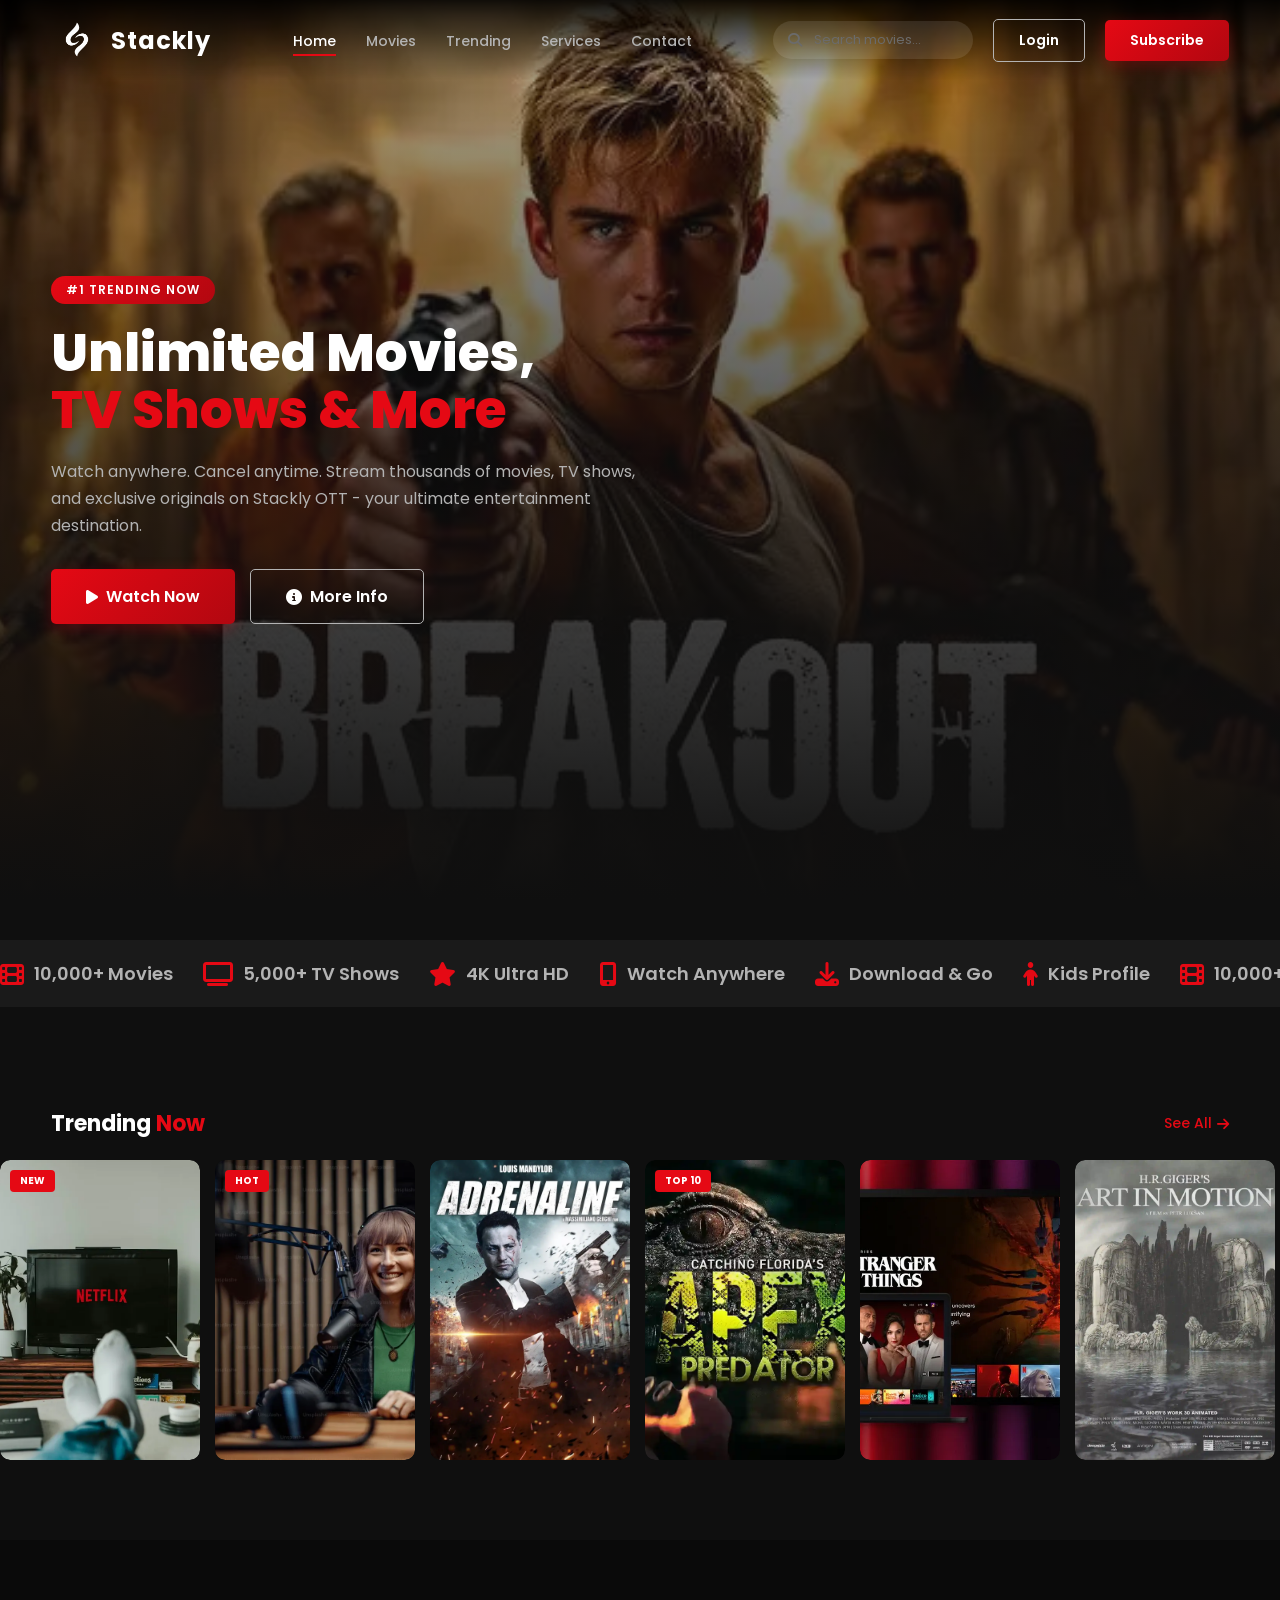
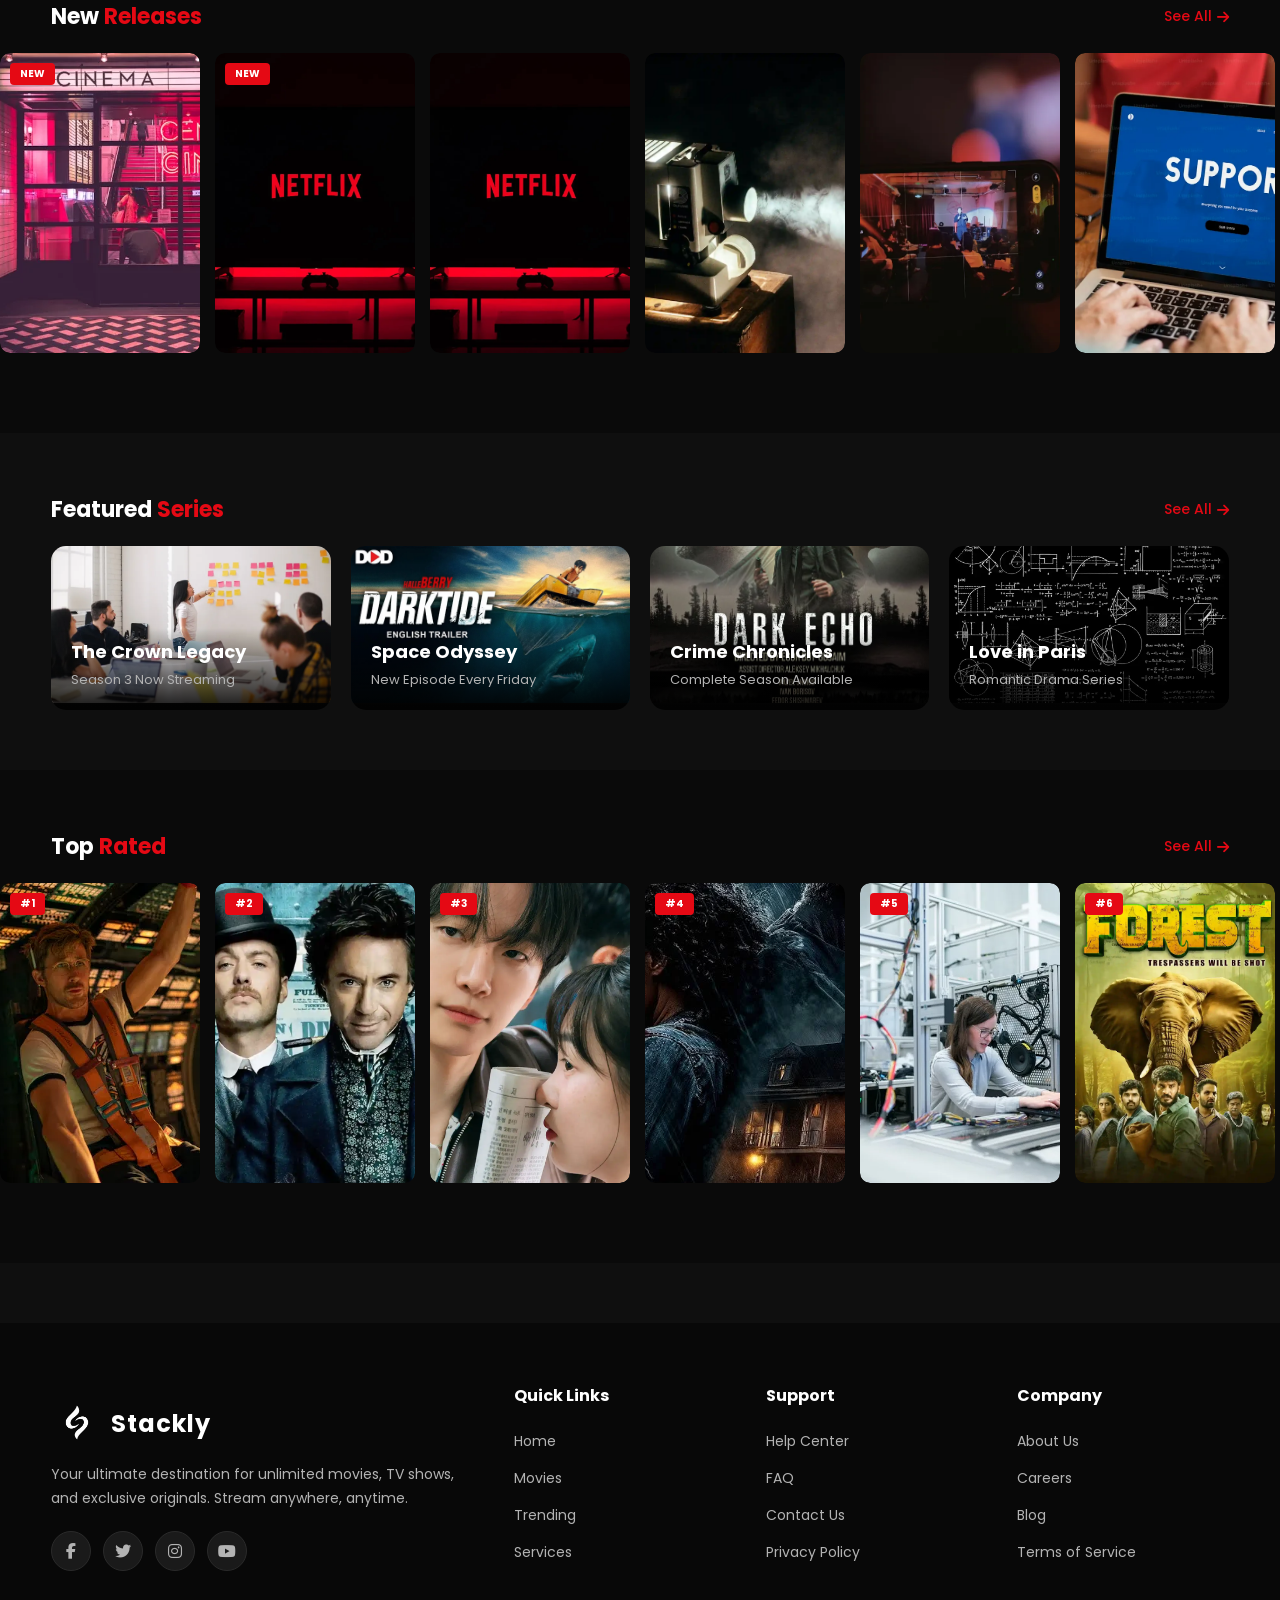
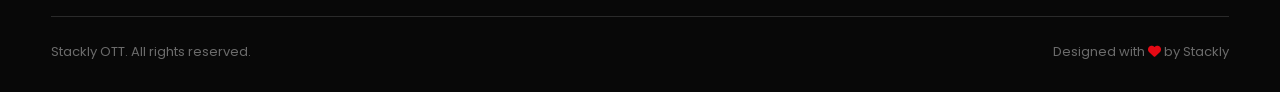
==== commit e3e498e4: "Add files via upload" ====
--- a/index.html
+++ b/index.html
@@ -28,7 +28,7 @@
       <i class="fas fa-search"></i>
       <input type="text" placeholder="Search movies...">
     </div>
-    <a href="sig.html" class="btn btn-outline">Sign In</a>
+    <a href="login.html" class="btn btn-outline">Login</a>
     <a href="404.html" class="btn btn-primary">Subscribe</a>
   </div>
   <div class="hamburger" id="hamburger">
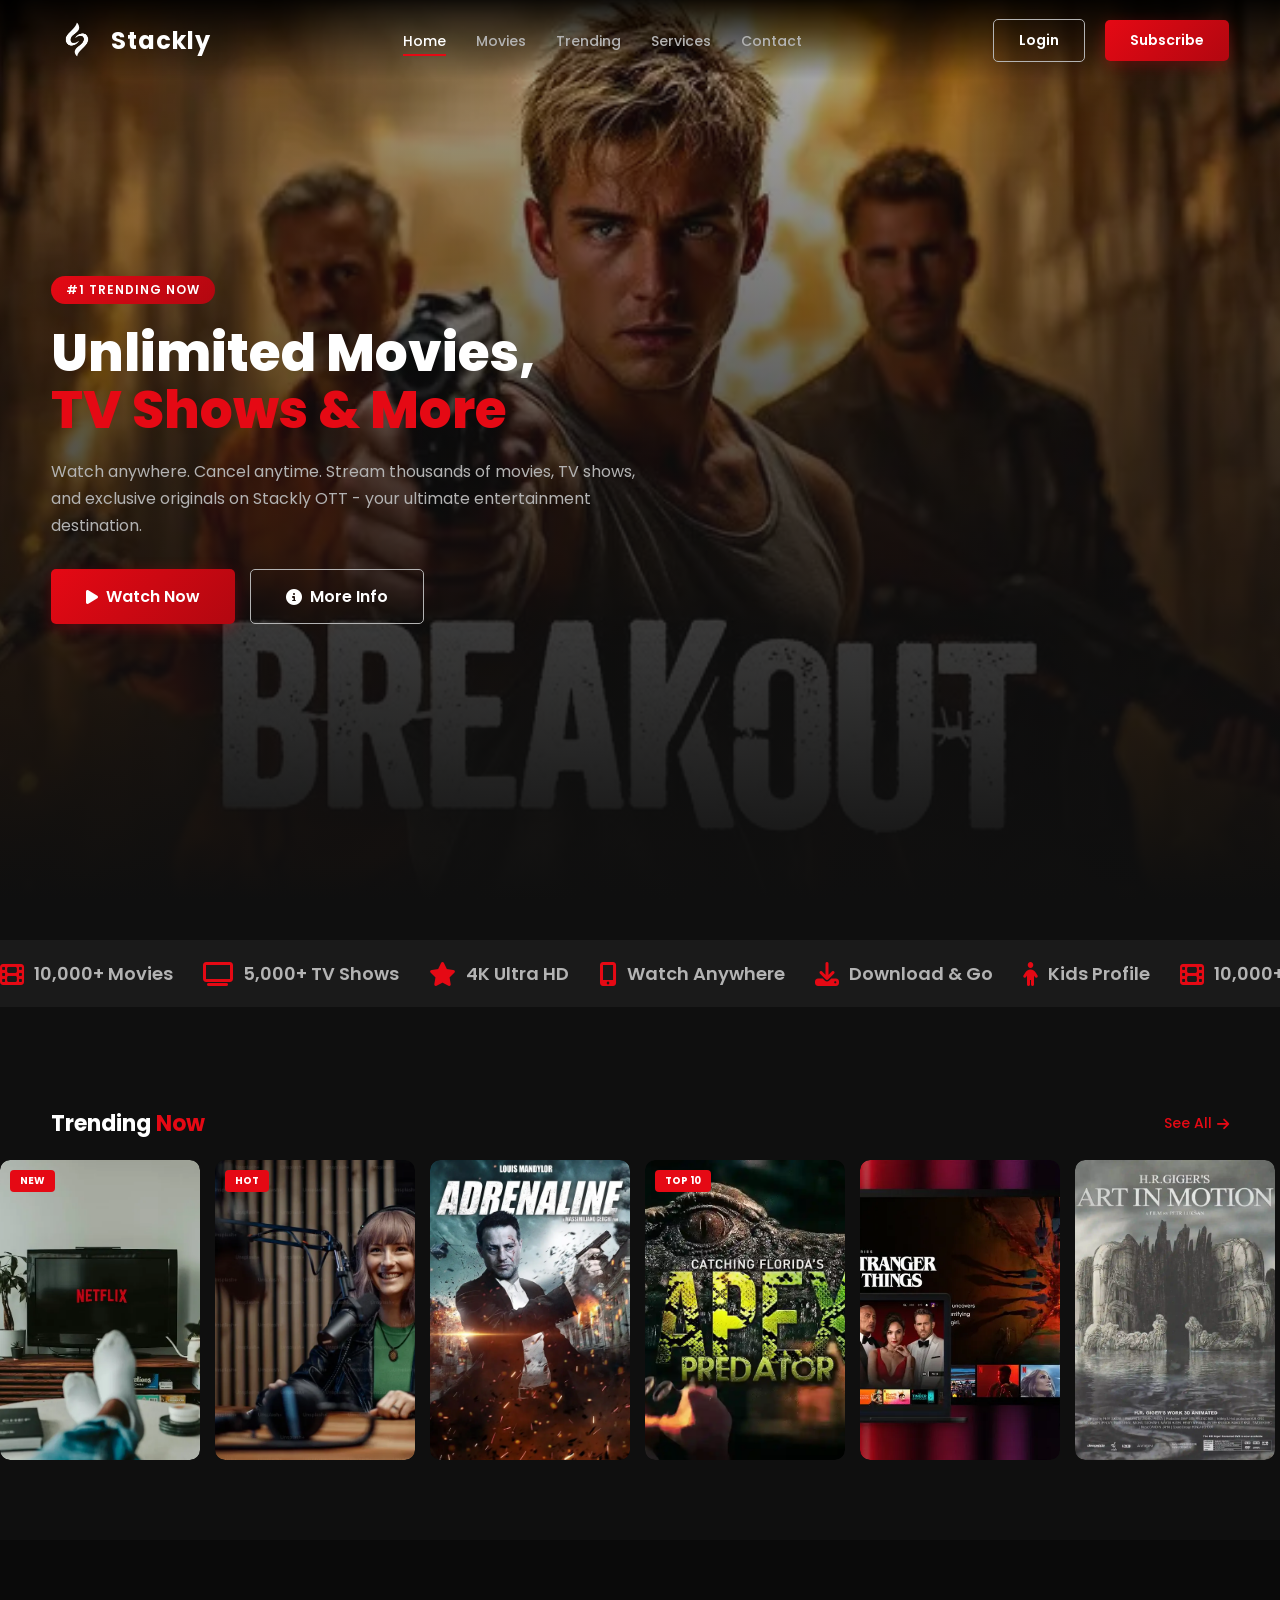
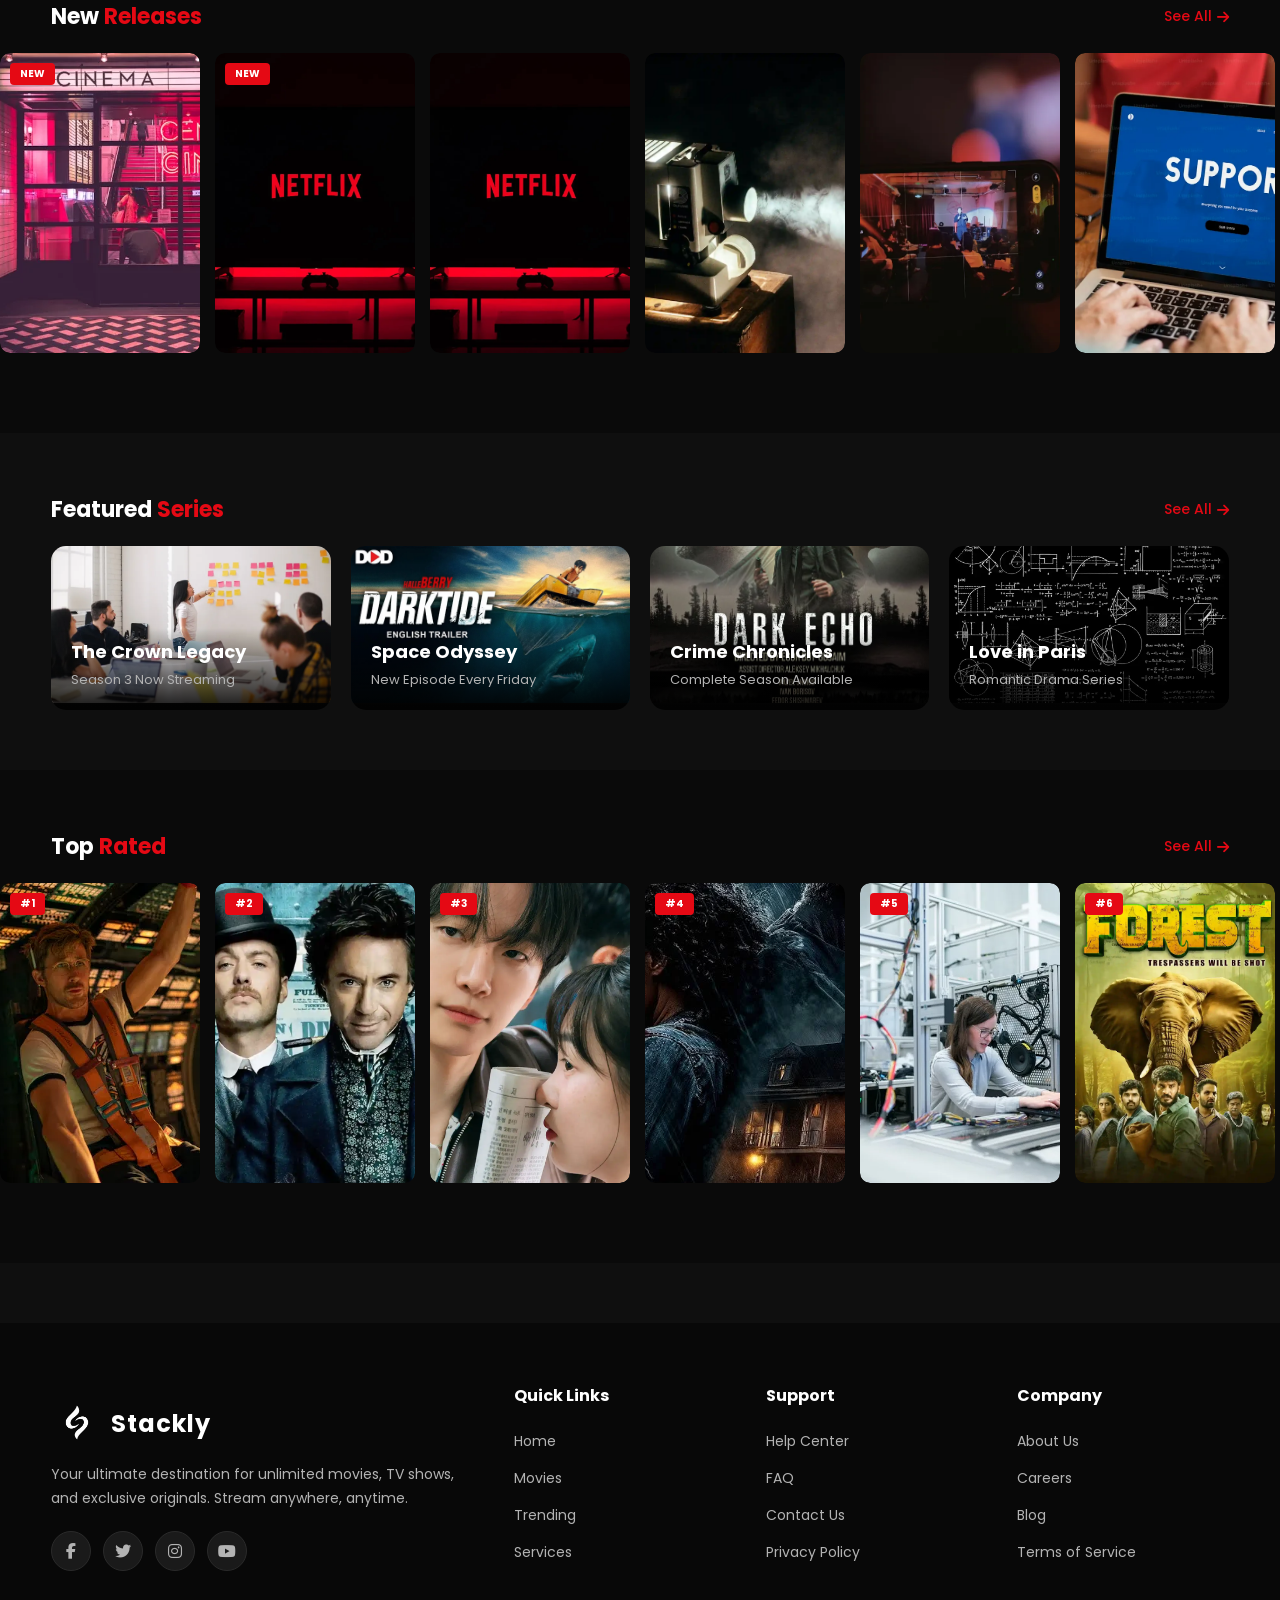
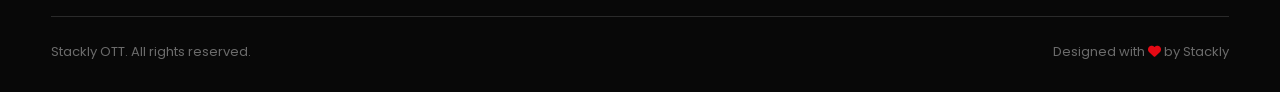
==== commit 17536339: "Add files via upload" ====
--- a/index.html
+++ b/index.html
@@ -24,10 +24,10 @@
     <li><a href="contact.html">Contact</a></li>
   </ul>
   <div class="header-actions">
-    <div class="search-box">
+    <!-- <div class="search-box">
       <i class="fas fa-search"></i>
       <input type="text" placeholder="Search movies...">
-    </div>
+    </div> -->
     <a href="login.html" class="btn btn-outline">Login</a>
     <a href="404.html" class="btn btn-primary">Subscribe</a>
   </div>
